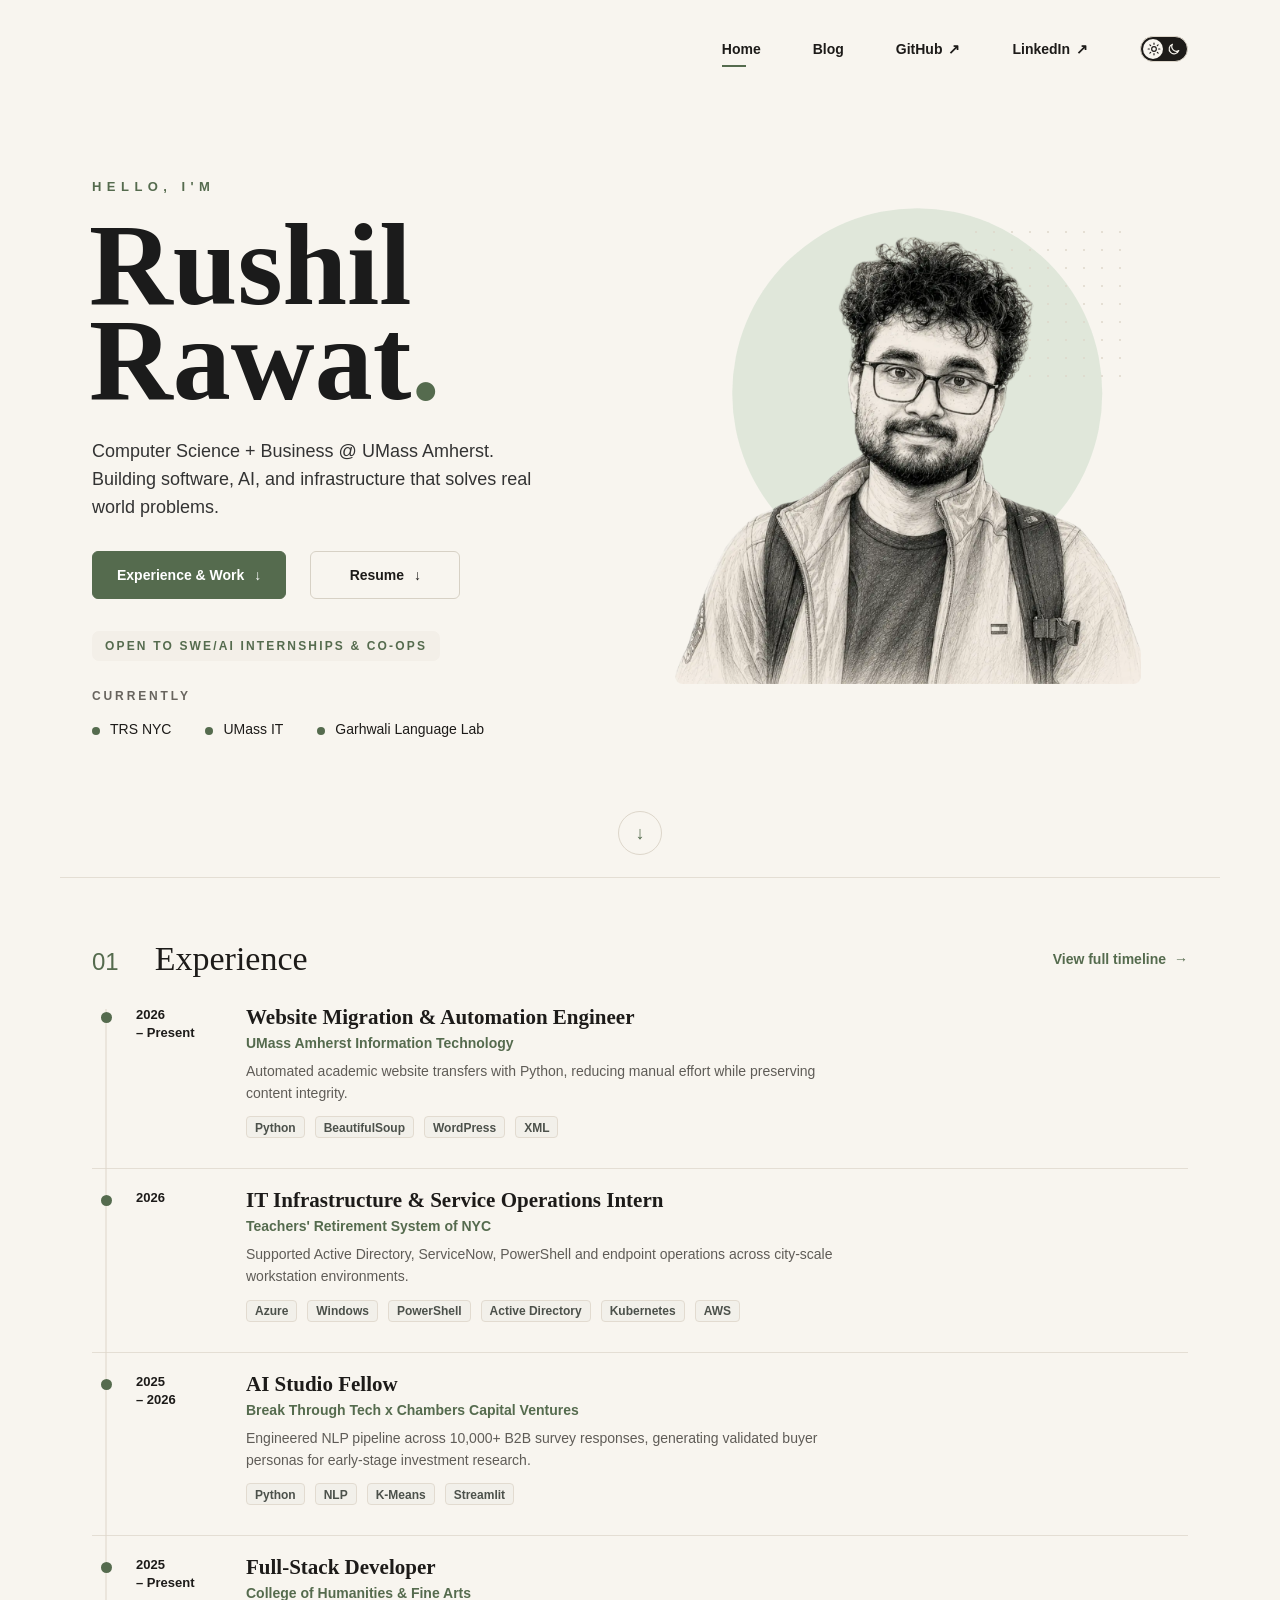
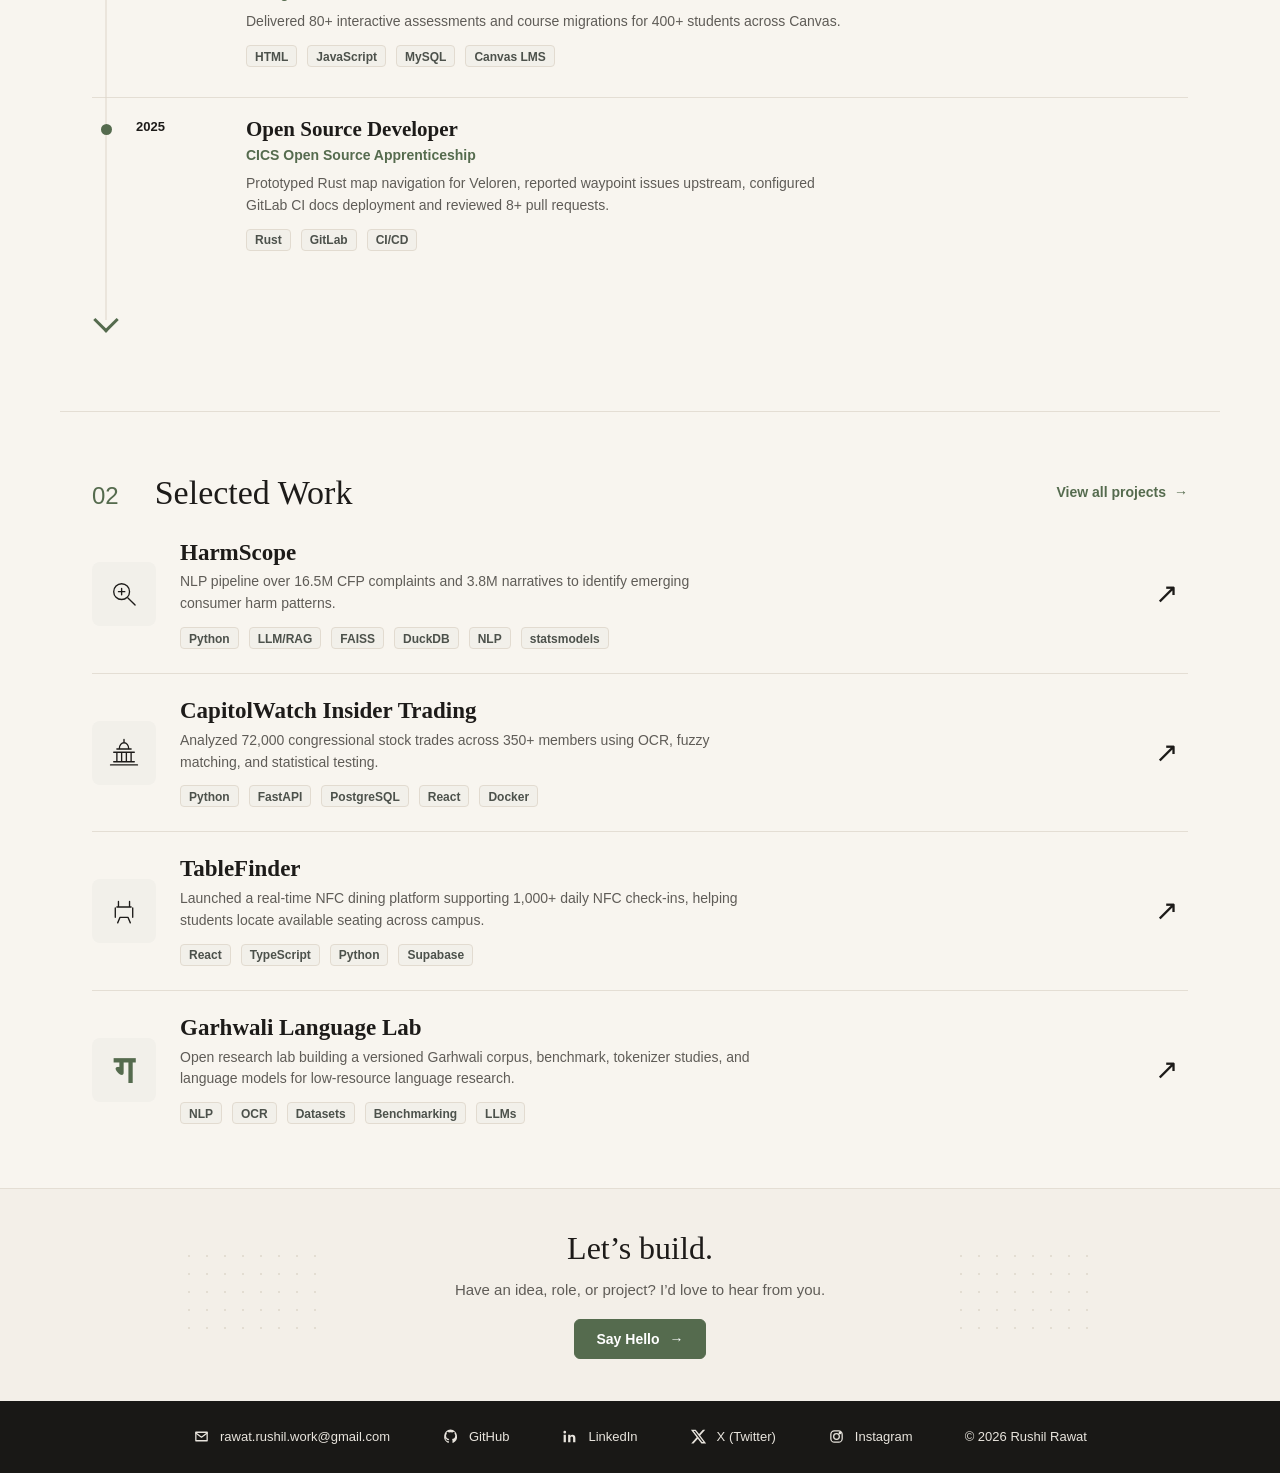
==== index.html @ cd183d21 "Add resume selector and update portfolio experience" ====
<!doctype html>
<html lang="en">
  <head>
    <meta charset="utf-8" />
    <meta name="viewport" content="width=device-width, initial-scale=1" />
    <meta
      name="description"
      content="Rushil Rawat is a UMass Amherst CS student building software, AI tools, and infrastructure for campus and city-scale systems."
    />
    <meta property="og:type" content="website" />
    <meta property="og:title" content="Rushil Rawat" />
    <meta property="og:url" content="https://rushilrawat.com/" />
    <meta
      property="og:description"
      content="UMass Amherst CS student building software, AI tools, and infrastructure for campus and city-scale systems."
    />
    <meta property="og:image" content="https://rushilrawat.com/assets/images/hero-rushil.webp" />
    <title>Rushil Rawat</title>
    <link rel="icon" href="favicon.ico" sizes="any" />
    <link rel="icon" type="image/svg+xml" href="assets/images/icon.svg" />
    <link rel="icon" type="image/png" href="favicon.png" sizes="512x512" />
    <link rel="apple-touch-icon" href="favicon.png" />
    <link rel="canonical" href="https://rushilrawat.com/" />
    <script type="application/ld+json">
      {
        "@context": "https://schema.org",
        "@graph": [
          {
            "@type": "Person",
            "@id": "https://rushilrawat.com/#person",
            "name": "Rushil Rawat",
            "url": "https://rushilrawat.com/",
            "email": "mailto:rawat.rushil.work@gmail.com",
            "affiliation": {
              "@type": "CollegeOrUniversity",
              "name": "University of Massachusetts Amherst"
            },
            "sameAs": [
              "https://github.com/rushilrawat",
              "https://www.linkedin.com/in/rushilrawat"
            ]
          },
          {
            "@type": "WebSite",
            "@id": "https://rushilrawat.com/#website",
            "url": "https://rushilrawat.com/",
            "name": "Rushil Rawat",
            "publisher": {
              "@id": "https://rushilrawat.com/#person"
            }
          }
        ]
      }
    </script>
    <link rel="stylesheet" href="styles.css" />
  </head>
  <body>
    <div class="site-shell">
      <header class="site-header">
        <nav class="site-nav" aria-label="Primary navigation">
          <a class="nav-link active" href="#home">Home</a>
          <a class="nav-link" href="blog.html">Blog</a>
          <a
            class="nav-link external"
            href="https://github.com/rushilrawat"
            target="_blank"
            rel="noopener noreferrer"
          >
            GitHub
            <span aria-hidden="true">&#x2197;&#xfe0e;</span>
          </a>
          <a
            class="nav-link external"
            href="https://www.linkedin.com/in/rushilrawat"
            target="_blank"
            rel="noopener noreferrer"
          >
            LinkedIn
            <span aria-hidden="true">&#x2197;&#xfe0e;</span>
          </a>
          <button class="theme-toggle" type="button" aria-label="Toggle dark mode">
            <span class="theme-icon theme-sun" aria-hidden="true">
              <svg viewBox="0 0 24 24">
                <circle cx="12" cy="12" r="4" />
                <path d="M12 2v2M12 20v2M4.9 4.9l1.4 1.4M17.7 17.7l1.4 1.4M2 12h2M20 12h2M4.9 19.1l1.4-1.4M17.7 6.3l1.4-1.4" />
              </svg>
            </span>
            <span class="theme-icon theme-moon" aria-hidden="true">
              <svg viewBox="0 0 24 24">
                <path d="M20.2 14.7A8 8 0 0 1 9.3 3.8 8.5 8.5 0 1 0 20.2 14.7z" />
              </svg>
            </span>
            <span class="theme-knob" aria-hidden="true"></span>
          </button>
        </nav>
      </header>

      <main>
        <section class="hero page-band" id="home" aria-label="Introduction">
          <div class="hero-copy">
            <p class="eyebrow">Hello, I'm</p>
            <h1>Rushil<br />Rawat<span>.</span></h1>
            <p class="hero-text">
              Computer Science + Business @ UMass Amherst. Building software,
              AI, and infrastructure that solves real world problems.
            </p>

            <div class="hero-actions" aria-label="Primary actions">
              <a class="btn primary" href="#experience">
                Experience &amp; Work
                <span aria-hidden="true">&darr;</span>
              </a>
              <details class="resume-picker">
                <summary class="btn secondary">
                  Resume
                  <span aria-hidden="true">&darr;</span>
                </summary>
                <div class="resume-menu" aria-label="Choose a resume">
                  <a
                    class="resume-option"
                    href="assets/pdf/Rushil_Rawat_AIMLDS.pdf"
                    target="_blank"
                    rel="noopener noreferrer"
                  >
                    <span>AI / ML / DS</span>
                    <span aria-hidden="true">&#x2197;&#xfe0e;</span>
                  </a>
                  <a
                    class="resume-option"
                    href="assets/pdf/Rushil_Rawat_Resume_SWE.pdf"
                    target="_blank"
                    rel="noopener noreferrer"
                  >
                    <span>Software Engineering</span>
                    <span aria-hidden="true">&#x2197;&#xfe0e;</span>
                  </a>
                </div>
              </details>
            </div>

            <p class="availability">
              Open to SWE/AI Internships &amp; Co-ops
            </p>

            <div class="currently" aria-label="Current focus">
              <p>Currently</p>
              <ul>
                <li>TRS NYC</li>
                <li>UMass IT</li>
                <li>Garhwali Language Lab</li>
              </ul>
            </div>
          </div>

          <div class="portrait-wrap" aria-label="Portrait of Rushil Rawat">
            <div class="portrait-dots" aria-hidden="true"></div>
            <div class="portrait-circle" aria-hidden="true"></div>
            <img
              src="assets/images/hero-rushil.webp?v=20260807"
              alt="Rushil Rawat smiling in Times Square"
              width="560"
              height="448"
            />
          </div>

          <a class="scroll-cue" href="#experience" aria-label="Scroll to experience">
            <span aria-hidden="true">&darr;</span>
          </a>
        </section>

        <section class="page-band section-with-rule" id="experience">
          <div class="section-heading">
            <div class="section-title">
              <span>01</span>
              <h2>Experience</h2>
            </div>
            <a class="section-link" href="timeline.html">
              View full timeline
              <span aria-hidden="true">&rarr;</span>
            </a>
          </div>

          <div class="experience-list">
            <article class="experience-item">
              <div class="timeline-dot" aria-hidden="true"></div>
              <p class="date">
                <span>2026</span>
                <span>&ndash; Present</span>
              </p>
              <div class="experience-copy">
                <h3>Website Migration &amp; Automation Engineer</h3>
                <p class="organization">UMass Amherst Information Technology</p>
                <p class="body-copy">
                  Automated academic website transfers with Python, reducing manual
                  effort while preserving content integrity.
                </p>
                <div class="skills" aria-label="Skills">
                  <span>Python</span>
                  <span>BeautifulSoup</span>
                  <span>WordPress</span>
                  <span>XML</span>
                </div>
              </div>
            </article>

            <article class="experience-item">
              <div class="timeline-dot" aria-hidden="true"></div>
              <p class="date">
                <span>2026</span>
              </p>
              <div class="experience-copy">
                <h3>IT Infrastructure &amp; Service Operations Intern</h3>
                <p class="organization">Teachers' Retirement System of NYC</p>
                <p class="body-copy">
                  Supported Active Directory, ServiceNow, PowerShell and endpoint
                  operations across city-scale workstation environments.
                </p>
                <div class="skills" aria-label="Skills">
                  <span>Azure</span>
                  <span>Windows</span>
                  <span>PowerShell</span>
                  <span>Active Directory</span>
                  <span>Kubernetes</span>
                  <span>AWS</span>
                </div>
              </div>
            </article>

            <article class="experience-item">
              <div class="timeline-dot" aria-hidden="true"></div>
              <p class="date">
                <span>2025</span>
                <span>&ndash; 2026</span>
              </p>
              <div class="experience-copy">
                <h3>AI Studio Fellow</h3>
                <p class="organization">Break Through Tech x Chambers Capital Ventures</p>
                <p class="body-copy">
                  Engineered NLP pipeline across 10,000+ B2B survey responses,
                  generating validated buyer personas for early-stage investment
                  research.
                </p>
                <div class="skills" aria-label="Skills">
                  <span>Python</span>
                  <span>NLP</span>
                  <span>K-Means</span>
                  <span>Streamlit</span>
                </div>
              </div>
            </article>

            <article class="experience-item">
              <div class="timeline-dot" aria-hidden="true"></div>
              <p class="date">
                <span>2025</span>
                <span>&ndash; Present</span>
              </p>
              <div class="experience-copy">
                <h3>Full-Stack Developer</h3>
                <p class="organization">College of Humanities &amp; Fine Arts</p>
                <p class="body-copy">
                  Delivered 80+ interactive assessments and course migrations for
                  400+ students across Canvas.
                </p>
                <div class="skills" aria-label="Skills">
                  <span>HTML</span>
                  <span>JavaScript</span>
                  <span>MySQL</span>
                  <span>Canvas LMS</span>
                </div>
              </div>
            </article>

            <article class="experience-item">
              <div class="timeline-dot" aria-hidden="true"></div>
              <p class="date">
                <span>2025</span>
              </p>
              <div class="experience-copy">
                <h3>Open Source Developer</h3>
                <p class="organization">CICS Open Source Apprenticeship</p>
                <p class="body-copy">
                  Prototyped Rust map navigation for Veloren, reported waypoint
                  issues upstream, configured GitLab CI docs deployment and reviewed
                  8+ pull requests.
                </p>
                <div class="skills" aria-label="Skills">
                  <span>Rust</span>
                  <span>GitLab</span>
                  <span>CI/CD</span>
                </div>
              </div>
            </article>

            <a
              class="timeline-more-cue"
              href="timeline.html"
              aria-label="View full experience timeline"
              title="View full timeline"
            >
              <span aria-hidden="true">&rsaquo;</span>
            </a>
          </div>
        </section>

        <section class="page-band section-with-rule" id="selected-work">
          <div class="section-heading">
            <div class="section-title">
              <span>02</span>
              <h2>Selected Work</h2>
            </div>
            <a
              class="section-link"
              href="projects.html"
            >
              View all projects
              <span aria-hidden="true">&rarr;</span>
            </a>
          </div>

          <div class="project-list">
            <article class="project-item">
              <a class="project-icon project-icon-link" href="https://github.com/rushilrawat/HarmScope" target="_blank" rel="noopener noreferrer" aria-label="Open HarmScope">
                <svg viewBox="0 0 48 48"><circle cx="21" cy="21" r="10" /><path d="m29 29 9 9M17 21h8M21 17v8" /></svg>
              </a>
              <a class="project-copy project-copy-link" href="https://github.com/rushilrawat/HarmScope" target="_blank" rel="noopener noreferrer">
                <h3>HarmScope</h3>
                <p>
                  NLP pipeline over 16.5M CFP complaints and 3.8M narratives to identify emerging consumer harm patterns.
                </p>
                <div class="skills" aria-label="Skills">
                  <span>Python</span><span>LLM/RAG</span><span>FAISS</span><span>DuckDB</span><span>NLP</span><span>statsmodels</span>
                </div>
              </a>
              <a class="project-arrow" href="https://github.com/rushilrawat/HarmScope" target="_blank" rel="noopener noreferrer" aria-label="View HarmScope">&#x2197;&#xfe0e;</a>
            </article>

            <article class="project-item">
              <a class="project-icon project-icon-link" href="https://github.com/rushilrawat/CapitolWatch" target="_blank" rel="noopener noreferrer" aria-label="Open CapitolWatch Insider Trading">
                <svg viewBox="0 0 48 48"><path d="M7 39h34M11 35h26M15 35V23M21 35V23M27 35V23M33 35V23M11 23h26M15 19h18M18 19c0-5 3-8 6-8s6 3 6 8M24 7v4" /></svg>
              </a>
              <a class="project-copy project-copy-link" href="https://github.com/rushilrawat/CapitolWatch" target="_blank" rel="noopener noreferrer">
                <h3>CapitolWatch Insider Trading</h3>
                <p>
                  Analyzed 72,000 congressional stock trades across 350+ members using OCR, fuzzy matching, and statistical testing.
                </p>
                <div class="skills" aria-label="Skills">
                  <span>Python</span><span>FastAPI</span><span>PostgreSQL</span><span>React</span><span>Docker</span>
                </div>
              </a>
              <a class="project-arrow" href="https://github.com/rushilrawat/CapitolWatch" target="_blank" rel="noopener noreferrer" aria-label="View CapitolWatch Insider Trading">&#x2197;&#xfe0e;</a>
            </article>

            <article class="project-item">
              <a
                class="project-icon project-icon-link"
                href="https://github.com/rushilrawat?tab=repositories&q=TableFinder"
                target="_blank"
                rel="noopener noreferrer"
                aria-label="Open TableFinder"
              >
                <svg viewBox="0 0 48 48">
                  <path d="M13 20v12M35 20v12M15 19h18M17 12v7M31 12v7M19 32h10M19 32l-3 7M29 32l3 7" />
                </svg>
              </a>
              <a
                class="project-copy project-copy-link"
                href="https://github.com/rushilrawat?tab=repositories&q=TableFinder"
                target="_blank"
                rel="noopener noreferrer"
              >
                <h3>TableFinder</h3>
                <p>
                  Launched a real-time NFC dining platform supporting 1,000+ daily NFC
                  check-ins, helping students locate available seating across campus.
                </p>
                <div class="skills" aria-label="Skills">
                  <span>React</span>
                  <span>TypeScript</span>
                  <span>Python</span>
                  <span>Supabase</span>
                </div>
              </a>
              <a
                class="project-arrow"
                href="https://github.com/rushilrawat?tab=repositories&q=TableFinder"
                target="_blank"
                rel="noopener noreferrer"
                aria-label="View TableFinder"
              >
                &#x2197;&#xfe0e;
              </a>
            </article>

            <article class="project-item">
              <a
                class="project-icon project-icon-link glyph"
                href="https://github.com/rushilrawat/Garhwali-Language-Lab"
                target="_blank"
                rel="noopener noreferrer"
                aria-label="Open Garhwali Language Lab"
              >
                ग
              </a>
              <a
                class="project-copy project-copy-link"
                href="https://github.com/rushilrawat/Garhwali-Language-Lab"
                target="_blank"
                rel="noopener noreferrer"
              >
                <h3>Garhwali Language Lab</h3>
                <p>
                  Open research lab building a versioned Garhwali corpus, benchmark,
                  tokenizer studies, and language models for low-resource language research.
                </p>
                <div class="skills" aria-label="Skills">
                  <span>NLP</span><span>OCR</span><span>Datasets</span><span>Benchmarking</span><span>LLMs</span>
                </div>
              </a>
              <a
                class="project-arrow"
                href="https://github.com/rushilrawat/Garhwali-Language-Lab"
                target="_blank"
                rel="noopener noreferrer"
                aria-label="View Garhwali Language Lab"
              >
                &#x2197;&#xfe0e;
              </a>
            </article>

          </div>
        </section>

        <section class="cta-band" id="blog">
          <div class="dot-field left" aria-hidden="true"></div>
          <div class="cta-copy">
            <h2>Let&rsquo;s build.</h2>
            <p>
              Have an idea, role, or project? I&rsquo;d love to hear from you.
            </p>
            <a class="btn primary compact" href="mailto:rawat.rushil.work@gmail.com">
              Say Hello
              <span aria-hidden="true">&rarr;</span>
            </a>
          </div>
          <div class="dot-field right" aria-hidden="true"></div>
        </section>
      </main>

      <footer class="site-footer">
        <a href="mailto:rawat.rushil.work@gmail.com">
          <svg aria-hidden="true" viewBox="0 0 24 24">
            <path d="M4 6h16v12H4z" />
            <path d="M4 7l8 6 8-6" />
          </svg>
          rawat.rushil.work@gmail.com
        </a>
        <a href="https://github.com/rushilrawat" target="_blank" rel="noopener noreferrer">
          <svg aria-hidden="true" viewBox="0 0 24 24">
            <path d="M12 2a10 10 0 0 0-3.2 19c.5.1.7-.2.7-.5v-2c-2.8.6-3.4-1.2-3.4-1.2-.5-1.1-1.1-1.4-1.1-1.4-.9-.6.1-.6.1-.6 1 0 1.5 1 1.5 1 .9 1.5 2.4 1.1 3 .8.1-.7.4-1.1.7-1.4-2.2-.3-4.6-1.1-4.6-5A3.9 3.9 0 0 1 6.8 8c-.1-.3-.4-1.3.1-2.7 0 0 .9-.3 2.8 1a9.6 9.6 0 0 1 5.1 0c1.9-1.3 2.8-1 2.8-1 .5 1.4.2 2.4.1 2.7a3.9 3.9 0 0 1 1 2.7c0 3.9-2.4 4.7-4.6 5 .4.3.7.9.7 1.8v3c0 .3.2.6.7.5A10 10 0 0 0 12 2z" />
          </svg>
          GitHub
        </a>
        <a href="https://www.linkedin.com/in/rushilrawat" target="_blank" rel="noopener noreferrer">
          <svg aria-hidden="true" viewBox="0 0 24 24">
            <path d="M6.9 9.4H3.7V20h3.2V9.4zM5.3 4a1.9 1.9 0 1 0 0 3.8 1.9 1.9 0 0 0 0-3.8zM20.3 20v-5.8c0-3.1-1.7-4.6-4-4.6a3.4 3.4 0 0 0-3.1 1.7V9.4h-3.1V20h3.2v-5.2c0-1.4.3-2.8 2-2.8s1.8 1.6 1.8 2.9V20h3.2z" />
          </svg>
          LinkedIn
        </a>
        <a href="https://x.com/rushilrawat" target="_blank" rel="noopener noreferrer">
          <svg aria-hidden="true" viewBox="0 0 24 24">
            <path d="M18.2 2.3h3.3l-7.2 8.2 8.5 11.3h-6.7L11 15l-6 6.8H1.7l7.7-8.9L1.3 2.3h6.8l4.7 6.2 5.4-6.2zm-1.1 17.5h1.8L7.1 4.1H5.1l12 15.7z" />
          </svg>
          X (Twitter)
        </a>
        <a href="https://www.instagram.com/rushrushrushil/" target="_blank" rel="noopener noreferrer">
          <svg aria-hidden="true" viewBox="0 0 24 24">
            <rect x="4" y="4" width="16" height="16" rx="5" />
            <circle cx="12" cy="12" r="4" />
            <circle cx="17" cy="7" r="1" />
          </svg>
          Instagram
        </a>
        <p>&copy; 2026 Rushil Rawat</p>
      </footer>
    </div>

    <script src="script.js?v=20260807"></script>
  </body>
</html>
---- styles.css ----
:root {
  color-scheme: light;
  --background: #f8f5ef;
  --alternate: #f3efe8;
  --text: #1d1b19;
  --hero-name: #1b1b1b;
  --subtitle: #333333;
  --body: #5f5c57;
  --secondary: #68645e;
  --metadata: #8d877f;
  --border: #ddd6ca;
  --divider: #e4ded4;
  --accent: #556b4e;
  --accent-hover: #435641;
  --link-hover: #39493a;
  --light-olive: #eef2eb;
  --olive-circle: rgba(220, 230, 215, 0.85);
  --tag-background: #f2f0ea;
  --tag-border: #e2dbd0;
  --tag-text: #4c514b;
  --footer-background: #191816;
  --footer-text: #e8e4dd;
  --font-sans: Inter, "SF Pro Text", "Helvetica Neue", Arial, sans-serif;
  --font-display: "Bodoni 72", Didot, "Iowan Old Style", Georgia, serif;
  --site-width: 1160px;
  --home-section-gap: 64px;
  --timeline-axis: 14px;
}

.dark {
  color-scheme: dark;
  --background: #171715;
  --alternate: #1f1e1c;
  --text: #f3efe8;
  --hero-name: #f3efe8;
  --subtitle: #f3efe8;
  --body: #bdb7ae;
  --secondary: #bdb7ae;
  --metadata: #958f86;
  --border: #393733;
  --divider: #393733;
  --accent: #a5c39d;
  --accent-hover: #b8d2b0;
  --link-hover: #c7dfc0;
  --light-olive: #263020;
  --olive-circle: rgba(74, 92, 68, 0.85);
  --tag-background: #262520;
  --tag-border: #393733;
  --tag-text: #d2cdc4;
  --footer-background: #11100f;
  --footer-text: #e8e4dd;
}

* {
  box-sizing: border-box;
}

html {
  scroll-behavior: smooth;
}

body {
  margin: 0;
  background: var(--background);
  color: var(--text);
  font-family: var(--font-sans);
  line-height: 1.5;
  text-rendering: optimizeLegibility;
  -webkit-font-smoothing: antialiased;
}

a {
  color: inherit;
}

img,
svg {
  display: block;
}

.site-shell {
  min-height: 100vh;
  overflow-x: hidden;
}

.site-header {
  max-width: var(--site-width);
  margin: 0 auto;
  padding: 32px 32px 0;
}

.site-nav {
  display: flex;
  justify-content: flex-end;
  align-items: center;
  gap: 52px;
  min-height: 34px;
  color: var(--text);
}

.nav-link {
  position: relative;
  display: inline-flex;
  align-items: center;
  gap: 6px;
  min-height: 34px;
  text-decoration: none;
  font-size: 14px;
  font-weight: 600;
  line-height: 1;
  transition: color 160ms ease;
}

.nav-link:hover {
  color: var(--accent);
}

.nav-link.active::after {
  position: absolute;
  left: 0;
  bottom: -1px;
  width: 24px;
  height: 2px;
  background: var(--accent);
  content: "";
}

.theme-toggle {
  position: relative;
  width: 48px;
  height: 26px;
  border: 1px solid var(--border);
  border-radius: 999px;
  background: var(--text);
  padding: 0;
  cursor: pointer;
}

.theme-icon {
  position: absolute;
  top: 50%;
  z-index: 2;
  display: grid;
  place-items: center;
  width: 14px;
  height: 14px;
  color: var(--background);
  transform: translateY(-50%);
}

.theme-icon svg {
  width: 14px;
  height: 14px;
  fill: none;
  stroke: currentColor;
  stroke-linecap: round;
  stroke-linejoin: round;
  stroke-width: 2;
}

.theme-sun {
  left: 6px;
  color: var(--text);
}

.theme-moon {
  right: 6px;
}

.theme-knob {
  position: absolute;
  top: 2px;
  left: 2px;
  z-index: 1;
  width: 20px;
  height: 20px;
  border-radius: 50%;
  background: var(--background);
  transition: transform 180ms ease;
}

.dark .theme-knob {
  transform: translateX(22px);
}

.dark .theme-sun {
  color: var(--background);
}

.dark .theme-moon {
  color: var(--text);
}

.page-band {
  max-width: var(--site-width);
  margin: 0 auto;
  padding-right: 32px;
  padding-left: 32px;
}

.hero {
  position: relative;
  display: grid;
  grid-template-columns: minmax(0, 0.88fr) minmax(520px, 1.12fr);
  align-items: center;
  gap: 96px;
  min-height: max(780px, calc(100svh - 88px));
  padding-top: 56px;
  padding-bottom: 82px;
  border-bottom: 1px solid var(--divider);
}

.eyebrow {
  margin: 0 0 22px;
  color: var(--accent);
  font-size: 13px;
  font-weight: 700;
  letter-spacing: 0.42em;
  text-transform: uppercase;
}

.hero h1 {
  margin: 0;
  color: var(--hero-name);
  font-family: var(--font-display);
  font-size: 116px;
  font-weight: 700;
  line-height: 0.82;
  letter-spacing: 0;
  transform: translateX(-0.025em);
}

.hero h1 span {
  color: var(--accent);
}

.hero-text {
  max-width: 454px;
  margin: 28px 0 0;
  color: var(--subtitle);
  font-size: 18px;
  line-height: 1.56;
}

.hero-actions {
  display: flex;
  flex-wrap: wrap;
  gap: 24px;
  margin-top: 30px;
}

.btn {
  display: inline-flex;
  align-items: center;
  justify-content: center;
  gap: 10px;
  min-width: 150px;
  min-height: 48px;
  border-radius: 6px;
  padding: 0 24px;
  text-decoration: none;
  font-size: 14px;
  font-weight: 700;
  line-height: 1;
  transition:
    background 160ms ease,
    border-color 160ms ease,
    color 160ms ease,
    transform 160ms ease;
}

.btn:hover {
  transform: translateY(-1px);
}

.btn.primary {
  border: 1px solid var(--accent);
  background: var(--accent);
  color: #ffffff;
}

.btn.primary:hover {
  border-color: var(--accent-hover);
  background: var(--accent-hover);
}

.btn.secondary {
  border: 1px solid #d7d1c5;
  background: transparent;
  color: var(--text);
}

.btn.secondary:hover {
  background: var(--alternate);
}

.resume-picker {
  position: relative;
  min-width: 150px;
}

.resume-picker summary {
  width: 100%;
  cursor: pointer;
  list-style: none;
}

.resume-picker summary::-webkit-details-marker {
  display: none;
}

.resume-picker[open] summary span {
  transform: rotate(180deg);
}

.resume-picker summary span {
  transition: transform 160ms ease;
}

.resume-menu {
  position: absolute;
  z-index: 10;
  top: calc(100% + 10px);
  right: 0;
  width: 244px;
  overflow: hidden;
  border: 1px solid var(--divider);
  border-radius: 6px;
  background: var(--background);
  box-shadow: 0 12px 30px rgba(29, 27, 25, 0.12);
}

.resume-option {
  display: flex;
  align-items: center;
  justify-content: space-between;
  gap: 16px;
  min-height: 50px;
  padding: 10px 14px;
  color: var(--text);
  text-decoration: none;
  font-size: 13px;
  font-weight: 700;
  line-height: 1.25;
}

.resume-option + .resume-option {
  border-top: 1px solid var(--divider);
}

a.resume-option:hover {
  background: var(--alternate);
  color: var(--accent);
}

.btn.compact {
  min-width: 132px;
  min-height: 40px;
  padding: 0 18px;
}

.availability {
  display: inline-flex;
  margin: 32px 0 0;
  border-radius: 7px;
  background: var(--alternate);
  color: var(--accent);
  padding: 8px 13px;
  font-size: 12px;
  font-weight: 800;
  letter-spacing: 0.18em;
  line-height: 1.2;
  text-transform: uppercase;
  white-space: nowrap;
}

.currently {
  margin-top: 26px;
}

.currently p {
  margin: 0 0 14px;
  color: var(--secondary);
  font-size: 12px;
  font-weight: 800;
  letter-spacing: 0.24em;
  text-transform: uppercase;
}

.currently ul {
  display: flex;
  flex-wrap: wrap;
  gap: 24px 34px;
  margin: 0;
  padding: 0;
  list-style: none;
}

.currently li {
  position: relative;
  padding-left: 18px;
  color: var(--text);
  font-size: 14px;
}

.currently li::before {
  position: absolute;
  top: 0.58em;
  left: 0;
  width: 8px;
  height: 8px;
  border-radius: 50%;
  background: var(--accent);
  content: "";
}

.portrait-wrap {
  position: relative;
  width: min(100%, clamp(316px, 36.45vw, 494px));
  aspect-ratio: 1;
  justify-self: center;
  isolation: isolate;
  transform: translateY(-28px);
}

.portrait-circle {
  position: absolute;
  top: 42%;
  left: 52%;
  z-index: 0;
  width: 79.2%;
  aspect-ratio: 1;
  border-radius: 50%;
  background: var(--olive-circle);
  transform: translate(-50%, -50%);
}

.portrait-dots,
.dot-field {
  background-image: radial-gradient(var(--border) 1px, transparent 1px);
  background-size: 18px 18px;
}

.portrait-dots {
  position: absolute;
  z-index: 1;
  top: 26px;
  right: 18px;
  width: 156px;
  height: 164px;
  opacity: 0.72;
}

.portrait-wrap img {
  position: absolute;
  z-index: 2;
  inset: 0;
  width: 100%;
  height: 100%;
  border-radius: 8px;
  object-fit: contain;
  object-position: center;
  filter: none;
  transform: translateY(20px);
}

.scroll-cue {
  position: absolute;
  right: 50%;
  bottom: 22px;
  display: grid;
  place-items: center;
  width: 44px;
  height: 44px;
  border: 1px solid var(--border);
  border-radius: 50%;
  color: var(--accent);
  text-decoration: none;
  font-size: 18px;
  line-height: 1;
  transform: translateX(50%);
  transition:
    background 160ms ease,
    border-color 160ms ease,
    transform 160ms ease;
}

.scroll-cue:hover {
  border-color: var(--accent);
  background: var(--light-olive);
  transform: translate(50%, 2px);
}

.section-with-rule {
  margin-top: var(--home-section-gap);
  padding-top: var(--home-section-gap);
  border-top: 1px solid var(--divider);
}

#experience.section-with-rule {
  margin-top: 0;
  border-top: 0;
}

#experience .experience-item:last-child {
  padding-bottom: 0;
}

#selected-work .project-item:last-child {
  min-height: 0;
  padding-bottom: 0;
  border-bottom: 0;
}

.section-heading {
  display: flex;
  align-items: center;
  justify-content: space-between;
  gap: 24px;
  margin-bottom: 30px;
}

.section-title {
  display: flex;
  align-items: baseline;
  gap: 36px;
}

.section-title span {
  color: var(--accent);
  font-size: 24px;
  line-height: 1;
}

.section-title h2 {
  margin: 0;
  color: var(--text);
  font-family: var(--font-display);
  font-size: 34px;
  font-weight: 500;
  line-height: 1;
  letter-spacing: 0;
}

.section-link {
  display: inline-flex;
  align-items: center;
  gap: 8px;
  color: var(--accent);
  text-decoration: none;
  font-size: 14px;
  font-weight: 700;
  transition: color 160ms ease;
}

.section-link:hover {
  color: var(--link-hover);
}

.experience-list {
  position: relative;
}

.experience-list::before {
  position: absolute;
  top: 3px;
  bottom: 23px;
  left: var(--timeline-axis);
  width: 1px;
  background: var(--border);
  transform: translateX(-50%);
  content: "";
}

#experience .experience-list::before {
  bottom: 27px;
}

.experience-item {
  display: grid;
  grid-template-columns: 44px 110px minmax(0, 1fr);
  gap: 0;
  padding: 0 0 30px;
}

.experience-item + .experience-item {
  padding-top: 20px;
  border-top: 1px solid var(--divider);
}

.timeline-dot {
  position: relative;
  z-index: 1;
  width: 11px;
  height: 11px;
  margin-top: 6px;
  margin-left: calc(var(--timeline-axis) - 5.5px);
  border-radius: 50%;
  background: var(--accent);
}

.timeline-more-cue {
  position: relative;
  z-index: 2;
  display: grid;
  place-items: center;
  width: 44px;
  height: 44px;
  margin: 22px 0 0 calc(var(--timeline-axis) - 22px);
  color: var(--accent);
  text-decoration: none;
  transition:
    color 160ms ease,
    transform 160ms ease;
}

.timeline-more-cue:hover {
  color: var(--accent-hover);
  transform: translateY(2px);
}

.timeline-more-cue:focus-visible {
  outline: 2px solid var(--accent);
  outline-offset: 2px;
}

.timeline-more-cue span {
  width: 18px;
  height: 18px;
  border-right: 3px solid currentColor;
  border-bottom: 3px solid currentColor;
  font-size: 0;
  transform: translateY(-5px) rotate(45deg);
}

.date {
  margin: 0;
  color: var(--text);
  font-size: 13px;
  font-weight: 700;
  line-height: 1.35;
}

.date span {
  display: block;
}

.experience-copy h3,
.project-copy h3 {
  margin: 0;
  color: var(--text);
  font-family: var(--font-display);
  font-weight: 600;
  letter-spacing: 0;
}

.experience-copy h3 {
  font-size: 21px;
  line-height: 1.14;
}

.organization {
  margin: 4px 0 8px;
  color: var(--accent);
  font-size: 14px;
  font-weight: 600;
  line-height: 1.35;
}

.body-copy,
.project-copy p {
  color: var(--body);
  font-size: 14px;
  line-height: 1.56;
}

.body-copy {
  max-width: 610px;
  margin: 0;
}

.skills {
  display: flex;
  flex-wrap: wrap;
  gap: 8px 10px;
  margin-top: 12px;
}

.skills span {
  display: inline-flex;
  align-items: center;
  min-height: 22px;
  border: 1px solid var(--tag-border);
  border-radius: 4px;
  background: var(--tag-background);
  color: var(--tag-text);
  padding: 3px 8px 2px;
  font-size: 12px;
  font-weight: 600;
  line-height: 1;
}

.project-list {
  margin-top: 2px;
}

.project-item {
  display: grid;
  grid-template-columns: 64px minmax(0, 1fr) 36px;
  align-items: center;
  gap: 24px;
  min-height: 120px;
  padding: 0 0 24px;
  border-bottom: 1px solid var(--divider);
}

.archive-project-list .project-item-harmscope {
  order: -2;
}

.archive-project-list .project-item-capitolwatch {
  order: -1;
}

.project-item + .project-item {
  padding-top: 24px;
}

.project-icon {
  display: grid;
  place-items: center;
  width: 64px;
  height: 64px;
  border-radius: 8px;
  background: var(--tag-background);
  color: var(--accent);
}

.project-icon svg {
  width: 38px;
  height: 38px;
  fill: none;
  stroke: currentColor;
  stroke-width: 1.7;
  stroke-linecap: round;
  stroke-linejoin: round;
}

.project-icon.glyph {
  color: var(--accent);
  font-family: var(--font-display);
  font-size: 38px;
  font-weight: 700;
  line-height: 1;
}

.project-copy h3 {
  margin: 0;
  font-size: 23px;
  line-height: 1.12;
}

.project-copy p {
  max-width: 570px;
  margin: 6px 0 0;
}

.project-icon-link,
.project-copy-link {
  color: inherit;
  text-decoration: none;
}

.project-copy-link {
  display: block;
}

.project-copy-link:hover h3,
.project-copy-link:focus-visible h3,
.project-icon-link:hover,
.project-icon-link:focus-visible {
  color: var(--accent);
}

.project-arrow {
  display: grid;
  place-items: center;
  width: 44px;
  height: 44px;
  justify-self: end;
  color: var(--text);
  text-decoration: none;
  font-size: 28px;
  font-weight: 300;
  line-height: 1;
  transition:
    color 160ms ease,
    transform 160ms ease;
}

.project-arrow:hover {
  color: var(--accent);
  transform: translateX(3px);
}

.cta-band {
  position: relative;
  display: grid;
  grid-template-columns: 1fr minmax(280px, 560px) 1fr;
  align-items: center;
  gap: 32px;
  margin-top: var(--home-section-gap);
  padding: 42px 32px;
  border-top: 1px solid var(--divider);
  background: var(--alternate);
  text-align: center;
}

.cta-copy h2 {
  margin: 0;
  color: var(--text);
  font-family: var(--font-display);
  font-size: 32px;
  font-weight: 500;
  line-height: 1.12;
  letter-spacing: 0;
}

.cta-copy p {
  max-width: 460px;
  margin: 12px auto 18px;
  color: var(--body);
  font-size: 15px;
  line-height: 1.45;
}

.dot-field {
  width: 148px;
  height: 96px;
  opacity: 0.72;
}

.dot-field.left {
  justify-self: end;
}

.dot-field.right {
  justify-self: start;
}

.site-footer {
  display: flex;
  align-items: center;
  justify-content: center;
  gap: 52px;
  min-height: 72px;
  padding: 22px 32px;
  background: var(--footer-background);
  color: var(--footer-text);
}

.site-footer a,
.site-footer p {
  margin: 0;
  color: var(--footer-text);
  font-size: 13px;
  text-decoration: none;
}

.site-footer a {
  display: inline-flex;
  align-items: center;
  gap: 10px;
  transition: color 160ms ease;
}

.site-footer a:hover {
  color: var(--accent);
}

.site-footer svg {
  width: 17px;
  height: 17px;
  fill: none;
  stroke: currentColor;
  stroke-linecap: round;
  stroke-linejoin: round;
  stroke-width: 1.8;
}

.site-footer a:nth-of-type(2) svg,
.site-footer a:nth-of-type(3) svg,
.site-footer a:nth-of-type(4) svg {
  fill: currentColor;
  stroke: none;
}

.archive-hero {
  display: grid;
  grid-template-columns: minmax(0, 1fr) minmax(220px, 340px);
  align-items: end;
  gap: 80px;
  padding-top: 78px;
  padding-bottom: 46px;
  border-bottom: 1px solid var(--divider);
}

.archive-hero-copy {
  display: grid;
  justify-items: start;
}

.archive-hero .article-back {
  margin-bottom: 40px;
}

.archive-hero h1 {
  margin: 0;
  color: var(--hero-name);
  font-family: var(--font-display);
  font-size: 132px;
  font-weight: 700;
  line-height: 0.82;
  letter-spacing: 0;
}

.archive-hero h1 span {
  color: var(--accent);
}

.archive-hero-copy > p:not(.article-kicker) {
  max-width: 560px;
  margin: 28px 0 0;
  color: var(--body);
  font-size: 18px;
  line-height: 1.55;
}

.archive-stats {
  display: grid;
  gap: 0;
  margin: 0;
  border-top: 1px solid var(--divider);
}

.archive-stats div {
  display: grid;
  gap: 4px;
  border-bottom: 1px solid var(--divider);
  padding: 14px 0;
}

.archive-stats dt,
.archive-stats dd {
  margin: 0;
}

.archive-stats dt {
  color: var(--text);
  font-family: var(--font-display);
  font-size: 25px;
  font-weight: 600;
  line-height: 1;
}

.archive-stats dd,
.archive-label {
  color: var(--accent);
  font-size: 11px;
  font-weight: 800;
  letter-spacing: 0.14em;
  line-height: 1.2;
  text-transform: uppercase;
}

.archive-section {
  padding-top: 46px;
  padding-bottom: 88px;
}

.archive-label {
  max-width: none;
  margin: 0 0 8px;
}

.timeline-entry-type {
  margin: 0 0 6px;
  color: var(--accent);
  font-size: 10px;
  font-weight: 800;
  letter-spacing: 0.14em;
  line-height: 1.2;
  text-transform: uppercase;
}

.blog-hero {
  display: grid;
  grid-template-columns: minmax(0, 1fr) minmax(320px, 380px);
  align-items: end;
  gap: 80px;
  padding-top: 78px;
  padding-bottom: 46px;
}

.blog-hero h1 {
  margin: 0;
  color: var(--hero-name);
  font-family: var(--font-display);
  font-size: 132px;
  font-weight: 700;
  line-height: 0.82;
  letter-spacing: 0;
}

.blog-hero h1 span {
  color: var(--accent);
}

.blog-hero p {
  max-width: 430px;
  margin: 28px 0 0;
  color: var(--body);
  font-size: 18px;
  line-height: 1.55;
}

.blog-stats {
  display: flex;
  flex-wrap: wrap;
  gap: 14px 24px;
  margin: 28px 0 0;
  color: var(--accent);
}

.blog-stats div {
  display: inline-flex;
  align-items: center;
  gap: 8px;
}

.blog-stats div + div::before {
  color: var(--metadata);
  content: ".";
}

.blog-stats dt,
.blog-stats dd {
  margin: 0;
  font-size: 12px;
  font-weight: 800;
  letter-spacing: 0.18em;
  line-height: 1.2;
  text-transform: uppercase;
}

.blog-search {
  position: relative;
  display: flex;
  align-items: center;
  width: 100%;
}

.blog-search svg {
  position: absolute;
  left: 18px;
  width: 19px;
  height: 19px;
  fill: none;
  stroke: var(--metadata);
  stroke-linecap: round;
  stroke-linejoin: round;
  stroke-width: 2;
  pointer-events: none;
}

.blog-search-input {
  width: 100%;
  min-height: 50px;
  border: 1px solid var(--border);
  border-radius: 8px;
  background: transparent;
  color: var(--text);
  padding: 0 18px 0 50px;
  font: inherit;
  font-size: 15px;
  outline: none;
  transition:
    border-color 160ms ease,
    background 160ms ease,
    box-shadow 160ms ease;
}

.blog-search-input::placeholder {
  color: var(--metadata);
}

.blog-search-input:focus {
  border-color: var(--accent);
  background: color-mix(in srgb, var(--alternate) 42%, transparent);
  box-shadow: 0 0 0 3px color-mix(in srgb, var(--accent) 14%, transparent);
}

.blog-index {
  padding-bottom: 78px;
}

.blog-page {
  position: relative;
}

.blog-coming-soon {
  position: absolute;
  inset: 0;
  z-index: 2;
  display: grid;
  place-items: center;
  background: color-mix(in srgb, var(--background) 70%, transparent);
  pointer-events: none;
}

.blog-coming-soon p {
  margin: 0;
  color: var(--hero-name);
  font-family: var(--font-display);
  font-size: clamp(76px, 12vw, 188px);
  font-weight: 600;
  line-height: 0.82;
  letter-spacing: 0;
  text-align: center;
}

.blog-coming-soon span {
  color: var(--accent);
}

.blog-list {
  border-top: 1px solid var(--divider);
}

.blog-row {
  display: grid;
  grid-template-columns: 190px minmax(0, 1fr) 124px 34px;
  align-items: center;
  gap: 48px;
  min-height: 136px;
  border-bottom: 1px solid var(--divider);
  padding: 28px 0;
}

.blog-row[hidden] {
  display: none;
}

.blog-date {
  align-self: start;
  color: var(--text);
}

.blog-date time,
.featured-label {
  display: block;
  font-size: 12px;
  font-weight: 800;
  letter-spacing: 0.16em;
  line-height: 1.5;
  text-transform: uppercase;
}

.featured-label {
  margin-bottom: 14px;
  color: var(--accent);
}

.blog-date span:not(.featured-label) {
  display: block;
  margin-top: 4px;
  color: var(--metadata);
  font-size: 18px;
  line-height: 1;
}

.blog-post-link {
  display: block;
  max-width: 650px;
  color: inherit;
  text-decoration: none;
}

.blog-post-link h2 {
  margin: 0;
  color: var(--text);
  font-family: var(--font-display);
  font-size: 25px;
  font-weight: 600;
  line-height: 1.14;
  letter-spacing: 0;
}

.blog-post-link p {
  max-width: 520px;
  margin: 8px 0 12px;
  color: var(--body);
  font-size: 14px;
  line-height: 1.48;
}

.article-tag {
  display: inline-flex;
  align-items: center;
  min-height: 23px;
  border-radius: 5px;
  background: var(--light-olive);
  color: var(--accent);
  padding: 4px 8px 3px;
  font-size: 11px;
  font-weight: 800;
  letter-spacing: 0.12em;
  line-height: 1;
  text-transform: uppercase;
}

.read-time {
  justify-self: end;
  margin: 0;
  color: var(--text);
  font-size: 12px;
  font-weight: 800;
  letter-spacing: 0.16em;
  text-transform: uppercase;
  white-space: nowrap;
}

.blog-arrow {
  display: grid;
  place-items: center;
  width: 44px;
  height: 44px;
  justify-self: end;
  color: var(--text);
  text-decoration: none;
  font-size: 28px;
  font-weight: 300;
  line-height: 1;
  transition:
    color 160ms ease,
    transform 160ms ease;
}

.blog-row:hover .blog-post-link h2,
.blog-row:hover .blog-arrow {
  color: var(--accent);
}

.blog-row:hover .blog-arrow {
  transform: translateX(3px);
}

.blog-empty {
  margin: 34px 0 0;
  color: var(--body);
  font-size: 15px;
  text-align: center;
}

.blog-pagination {
  display: flex;
  justify-content: center;
  gap: 10px;
  margin-top: 30px;
}

.blog-pagination[hidden] {
  display: none;
}

.page-button {
  min-width: 44px;
  min-height: 44px;
  border: 1px solid var(--border);
  border-radius: 999px;
  background: transparent;
  color: var(--text);
  font: inherit;
  font-size: 13px;
  font-weight: 800;
  cursor: pointer;
  transition:
    background 160ms ease,
    border-color 160ms ease,
    color 160ms ease;
}

.page-button:hover,
.page-button[aria-current="page"] {
  border-color: var(--accent);
  background: var(--accent);
  color: #ffffff;
}

.end-marker {
  margin: 34px 0 0;
  color: var(--accent);
  font-size: 12px;
  font-weight: 800;
  letter-spacing: 0.18em;
  text-align: center;
  text-transform: uppercase;
}

.article-page {
  max-width: 880px;
  padding-top: 54px;
  padding-bottom: 88px;
}

.not-found {
  display: grid;
  grid-template-columns: minmax(0, 0.9fr) minmax(320px, 1.1fr);
  align-items: center;
  gap: clamp(32px, 7vw, 96px);
  min-height: calc(100svh - 160px);
}

.not-found-copy {
  display: flex;
  flex-direction: column;
  align-items: flex-start;
}

.not-found h1 {
  margin: 0;
  color: var(--hero-name);
  font-family: var(--font-display);
  font-size: 116px;
  font-weight: 700;
  line-height: 0.82;
}

.not-found h1 span {
  color: var(--accent);
}

.not-found .article-dek {
  margin-top: 24px;
}

.not-found-fact {
  max-width: 360px;
  margin: 34px 0 30px;
  padding: 16px 0 0 18px;
  border-left: 2px solid var(--accent);
}

.not-found-fact-label {
  display: block;
  color: var(--accent);
  font-size: 11px;
  font-weight: 800;
  letter-spacing: 0.16em;
  text-transform: uppercase;
}

.not-found-fact p {
  margin: 9px 0 0;
  color: var(--text);
  font-family: var(--font-display);
  font-size: 24px;
  line-height: 1.12;
}

.not-found-art {
  display: grid;
  align-items: center;
  min-width: 0;
}

.not-found-art img {
  display: block;
  width: 100%;
  height: auto;
  mix-blend-mode: darken;
  opacity: 0.82;
}

.article-back {
  display: inline-flex;
  align-items: center;
  gap: 10px;
  color: var(--accent);
  text-decoration: none;
  font-size: 14px;
  font-weight: 700;
  transition: color 160ms ease;
}

.article-back:hover {
  color: var(--link-hover);
}

.article-header {
  margin-top: 40px;
  padding-bottom: 34px;
  border-bottom: 1px solid var(--divider);
}

.article-kicker {
  margin: 0 0 16px;
  color: var(--accent);
  font-size: 12px;
  font-weight: 800;
  letter-spacing: 0.16em;
  text-transform: uppercase;
}

.article-header h1 {
  max-width: 760px;
  margin: 0;
  color: var(--text);
  font-family: var(--font-display);
  font-size: 58px;
  font-weight: 600;
  line-height: 0.96;
  letter-spacing: 0;
}

.article-dek {
  max-width: 660px;
  margin: 26px 0 0;
  color: var(--body);
  font-size: 19px;
  line-height: 1.58;
}

.article-meta {
  display: flex;
  flex-wrap: wrap;
  gap: 14px 22px;
  margin-top: 28px;
}

.article-meta span {
  display: inline-flex;
  align-items: center;
  gap: 8px;
  color: var(--accent);
  font-size: 12px;
  font-weight: 800;
  letter-spacing: 0.16em;
  text-transform: uppercase;
}

.article-meta span + span::before {
  color: var(--metadata);
  content: ".";
}

.article-body {
  max-width: 720px;
  padding-top: 34px;
}

.article-body p,
.article-body blockquote,
.article-list {
  margin: 0 0 22px;
  color: var(--body);
  font-size: 18px;
  line-height: 1.84;
}

.article-body h2 {
  margin: 44px 0 16px;
  color: var(--text);
  font-family: var(--font-display);
  font-size: 35px;
  font-weight: 600;
  line-height: 1.04;
  letter-spacing: 0;
}

.article-body blockquote {
  margin: 34px 0;
  border-left: 2px solid var(--accent);
  color: var(--text);
  padding-left: 22px;
  font-family: var(--font-display);
  font-size: 28px;
  line-height: 1.3;
}

.article-list {
  padding-left: 24px;
}

.article-list li + li {
  margin-top: 8px;
}

.article-callout {
  margin: 34px 0;
  border: 1px solid var(--border);
  border-radius: 8px;
  background: var(--alternate);
  padding: 18px 20px;
}

.article-callout-label {
  display: block;
  margin-bottom: 8px;
  color: var(--accent);
  font-size: 12px;
  font-weight: 800;
  letter-spacing: 0.16em;
  text-transform: uppercase;
}

.article-callout p {
  margin: 0;
}

.article-code {
  overflow-x: auto;
  margin: 34px 0;
  border: 1px solid var(--border);
  border-radius: 8px;
  background: var(--alternate);
  color: var(--text);
  padding: 18px 20px;
  font-family: "SFMono-Regular", Consolas, "Liberation Mono", monospace;
  font-size: 14px;
  line-height: 1.7;
}

.article-figure {
  margin: 36px 0;
}

.article-figure img {
  width: min(100%, 520px);
  border: 1px solid var(--divider);
  border-radius: 8px;
  background: var(--alternate);
}

.article-figure figcaption {
  max-width: 520px;
  margin-top: 10px;
  color: var(--metadata);
  font-size: 13px;
  line-height: 1.5;
}

.article-post-nav {
  display: grid;
  grid-template-columns: repeat(2, minmax(0, 1fr));
  gap: 18px;
  margin-top: 54px;
  border-top: 1px solid var(--divider);
  padding-top: 28px;
}

.article-nav-card {
  min-height: 112px;
  border: 1px solid var(--border);
  border-radius: 8px;
  padding: 18px;
  color: var(--text);
  text-decoration: none;
  transition:
    background 160ms ease,
    border-color 160ms ease,
    color 160ms ease;
}

.article-nav-card:nth-child(1) {
  text-align: left;
}

.article-nav-card:nth-child(2) {
  text-align: right;
}

.article-nav-card:hover {
  border-color: var(--accent);
  background: var(--alternate);
  color: var(--accent);
}

.article-nav-card[aria-disabled="true"] {
  color: var(--metadata);
  pointer-events: none;
}

.article-nav-card strong {
  display: block;
  margin-top: 10px;
  font-family: var(--font-display);
  font-size: 24px;
  font-weight: 600;
  line-height: 1.12;
}

.article-footer-label {
  margin: 0;
  color: var(--accent);
  font-size: 12px;
  font-weight: 800;
  letter-spacing: 0.16em;
  text-transform: uppercase;
}

@media (max-width: 1100px) {
  .site-nav {
    gap: clamp(24px, 4vw, 36px);
  }

  .hero {
    --hero-portrait-size: clamp(112px, 36.45vw, 494px);
    grid-template-columns: minmax(0, 1fr) var(--hero-portrait-size);
    align-items: center;
    gap: 22px clamp(22px, 3vw, 32px);
    min-height: max(760px, calc(100svh - 86px));
    padding-top: 58px;
    padding-bottom: 92px;
  }

  .hero-copy {
    display: block;
    grid-column: 1;
    grid-row: 1;
    align-self: center;
  }

  .eyebrow {
    grid-column: auto;
  }

  .hero h1 {
    grid-column: auto;
    font-size: clamp(88px, calc(5vw + 52px), 116px);
  }

  .hero-text {
    max-width: 620px;
    margin-top: 4px;
  }

  .hero-actions {
    gap: 14px;
    margin-top: 12px;
  }

  .btn {
    min-width: 140px;
    padding: 0 18px;
  }

  .resume-picker {
    min-width: 140px;
  }

  .portrait-wrap {
    grid-column: 2;
    grid-row: 1;
    justify-self: end;
    align-self: center;
    width: var(--hero-portrait-size);
    transform: translateY(-28px);
  }

  .portrait-dots {
    top: 8px;
    right: 0;
    width: 122px;
    height: 132px;
  }

  .portrait-wrap img {
    width: 100%;
    height: 100%;
  }

  .experience-item {
    grid-template-columns: 34px 92px minmax(0, 1fr);
  }

  .site-footer {
    flex-wrap: wrap;
    gap: 18px 34px;
  }

  .blog-hero {
    grid-template-columns: 1fr;
    gap: 32px;
    padding-top: 64px;
  }

  .archive-hero {
    grid-template-columns: 1fr;
    gap: 32px;
    padding-top: 64px;
  }

  .archive-stats {
    grid-template-columns: repeat(3, minmax(0, 1fr));
    gap: 18px;
    border-top: 0;
  }

  .timeline-stats {
    grid-template-columns: repeat(3, minmax(0, 1fr));
  }

  .archive-stats div {
    border-top: 1px solid var(--divider);
  }

  .blog-search {
    max-width: 520px;
  }

  .blog-row {
    grid-template-columns: 140px minmax(0, 1fr) 92px 28px;
    gap: 28px;
  }

  .article-header h1 {
    font-size: 48px;
  }
}

@media (max-width: 720px) {
  .site-header,
  .page-band {
    padding-right: 22px;
    padding-left: 22px;
  }

  .site-header {
    padding-top: 22px;
  }

  .site-nav {
    justify-content: flex-start;
    gap: clamp(10px, 3vw, 18px);
    overflow-x: auto;
    padding-bottom: 4px;
    scrollbar-width: none;
  }

  .site-nav::-webkit-scrollbar {
    display: none;
  }

  .nav-link {
    font-size: 13px;
  }

  .hero {
    grid-template-columns: minmax(0, 1fr) var(--hero-portrait-size);
    align-items: center;
    gap: 14px clamp(22px, 4vw, 32px);
    min-height: max(620px, calc(100svh - 72px));
    padding-top: 42px;
    padding-bottom: 82px;
  }

  .eyebrow {
    font-size: 12px;
    letter-spacing: 0.32em;
  }

  .hero h1 {
    font-size: clamp(68px, calc(3.5vw + 52px), 82px);
  }

  .hero-text {
    grid-column: 1 / -1;
    max-width: 36rem;
    margin-top: 8px;
    font-size: 15px;
    line-height: 1.52;
  }

  .hero-actions {
    grid-column: 1 / -1;
    flex-wrap: nowrap;
    gap: 12px;
    margin-top: 14px;
  }

  .btn {
    flex: 1 1 0;
    min-width: 136px;
    padding: 0 18px;
  }

  .resume-picker {
    flex: 1 1 0;
    min-width: 136px;
  }

  .hero-actions > .btn,
  .hero-actions > .resume-picker {
    flex: 0 0 calc(50% - 6px);
  }

  .availability {
    grid-column: 1 / -1;
    margin-top: 18px;
    font-size: 11px;
    letter-spacing: 0.12em;
    white-space: normal;
  }

  .currently {
    grid-column: 1 / -1;
    margin-top: 20px;
  }

  .currently ul {
    gap: 12px 18px;
  }

  .portrait-wrap {
    justify-self: end;
    width: var(--hero-portrait-size);
    transform: translateY(-24px);
  }

  .portrait-dots {
    display: none;
  }

  .portrait-wrap img {
    width: 100%;
    height: 100%;
  }

  .scroll-cue {
    bottom: 20px;
  }

  .section-with-rule,
  .cta-band {
    margin-top: var(--home-section-gap);
  }

  .section-heading {
    align-items: flex-start;
    flex-direction: column;
    gap: 14px;
  }

  .section-title {
    gap: 22px;
  }

  .section-title h2 {
    font-size: 32px;
  }

  :root {
    --timeline-axis: 6px;
  }

  .experience-item {
    grid-template-columns: 28px minmax(0, 1fr);
    padding-bottom: 28px;
  }

  .date {
    display: flex;
    grid-column: 2;
    gap: 6px;
    margin-bottom: 6px;
  }

  .experience-copy {
    grid-column: 2;
  }

  .experience-copy h3 {
    font-size: 20px;
  }

  .project-item {
    grid-template-columns: 56px minmax(0, 1fr) 24px;
    gap: 16px;
  }

  .project-icon {
    width: 56px;
    height: 56px;
  }

  .project-icon svg {
    width: 34px;
    height: 34px;
  }

  .project-icon.glyph {
    font-size: 34px;
  }

  .project-copy h3 {
    font-size: 21px;
  }

  .project-arrow {
    font-size: 24px;
  }

  .cta-band {
    grid-template-columns: 1fr;
    padding: 42px 22px;
  }

  .dot-field {
    display: none;
  }

  .site-footer {
    align-items: flex-start;
    flex-direction: column;
    gap: 14px;
    padding: 28px 22px;
  }

  .blog-hero {
    padding-top: 52px;
    padding-bottom: 36px;
  }

  .archive-hero {
    padding-top: 52px;
    padding-bottom: 36px;
  }

  .blog-hero h1 {
    font-size: 78px;
  }

  .archive-hero h1 {
    font-size: 78px;
  }

  .blog-hero p {
    font-size: 17px;
  }

  .archive-hero-copy > p:not(.article-kicker) {
    font-size: 17px;
  }

  .blog-stats {
    gap: 10px 16px;
  }

  .archive-stats {
    grid-template-columns: 1fr;
    gap: 0;
    border-top: 1px solid var(--divider);
  }

  .archive-stats div {
    border-top: 0;
  }

  .blog-row {
    grid-template-columns: 1fr 28px;
    gap: 16px;
    min-height: 0;
    padding: 26px 0;
  }

  .blog-date,
  .blog-post-link,
  .read-time {
    grid-column: 1;
  }

  .blog-date {
    display: flex;
    flex-wrap: wrap;
    gap: 7px 12px;
  }

  .featured-label {
    width: 100%;
    margin-bottom: 0;
  }

  .blog-date span:not(.featured-label) {
    margin-top: 0;
  }

  .blog-post-link h2 {
    font-size: 23px;
  }

  .read-time {
    justify-self: start;
  }

  .blog-arrow {
    grid-column: 2;
    grid-row: 2 / span 2;
    align-self: center;
    font-size: 24px;
  }

  .article-page {
    padding-top: 42px;
    padding-bottom: 72px;
  }

  .not-found h1 {
    font-size: 78px;
  }

  .not-found {
    grid-template-columns: 1fr;
    gap: 42px;
    min-height: auto;
  }

  .not-found-art {
    order: -1;
  }

  .not-found-fact p {
    font-size: 21px;
  }

  .article-header {
    margin-top: 28px;
  }

  .article-header h1 {
    font-size: 42px;
  }

  .article-dek {
    font-size: 17px;
  }

  .article-body p,
  .article-body blockquote {
    font-size: 17px;
  }

  .article-body h2 {
    font-size: 30px;
  }

  .article-body blockquote {
    font-size: 24px;
    padding-left: 18px;
  }

  .article-post-nav {
    grid-template-columns: 1fr;
  }
}

@media (max-width: 440px) {
  .site-header {
    padding-top: 16px;
  }

  .site-nav {
    justify-content: space-between;
    gap: 8px;
    overflow-x: visible;
    min-height: 30px;
    padding-bottom: 0;
  }

  .nav-link {
    gap: 4px;
    min-height: 30px;
    font-size: 12px;
  }

  .nav-link.external span {
    font-size: 15px;
  }

  .nav-link.active::after {
    width: 20px;
    bottom: -2px;
  }

  .theme-toggle {
    flex: 0 0 auto;
    width: 42px;
    height: 24px;
  }

  .theme-icon,
  .theme-icon svg {
    width: 12px;
    height: 12px;
  }

  .theme-sun {
    left: 5px;
  }

  .theme-moon {
    right: 5px;
  }

  .theme-knob {
    width: 18px;
    height: 18px;
  }

  .dark .theme-knob {
    transform: translateX(18px);
  }

  .hero h1 {
    grid-column: 1;
    grid-row: 2;
    align-self: end;
    font-size: 50px;
    transform: translateX(-0.025em);
  }

  .hero {
    align-content: center;
    --hero-portrait-size: clamp(84px, 25vw, 128px);
    grid-template-columns: minmax(0, 1fr) var(--hero-portrait-size);
    gap: 14px 10px;
    min-height: max(610px, calc(100svh - 58px));
  }

  .hero-copy {
    display: contents;
  }

  .eyebrow {
    grid-column: 1 / -1;
    grid-row: 1;
  }

  .hero-text {
    grid-column: 1 / -1;
    grid-row: 3;
    margin-top: 12px;
    font-size: 14px;
  }

  .hero-actions {
    grid-column: 1 / -1;
    grid-row: 4;
    width: 100%;
  }

  .availability {
    grid-column: 1 / -1;
    grid-row: 5;
  }

  .currently {
    grid-column: 1 / -1;
    grid-row: 6;
  }

  .portrait-wrap {
    grid-column: 2;
    grid-row: 2;
    align-self: end;
    transform: translateY(0);
  }

  .btn {
    flex: 1 1 0;
    min-width: 0;
    padding: 0 12px;
    font-size: 13px;
  }

  .resume-picker {
    min-width: 0;
  }

  .portrait-wrap img {
    width: 100%;
    height: 100%;
  }

  .project-item {
    align-items: start;
    grid-template-columns: 56px minmax(0, 1fr);
  }

  .project-arrow {
    grid-column: 2;
    justify-self: start;
    margin-top: -8px;
  }

  .blog-hero h1 {
    font-size: 64px;
  }

  .archive-hero h1 {
    font-size: 64px;
  }

  .blog-stats div {
    width: 100%;
  }

  .blog-stats div + div::before {
    content: none;
  }

  .article-header h1 {
    font-size: 36px;
  }

  .article-body h2 {
    font-size: 27px;
  }
}
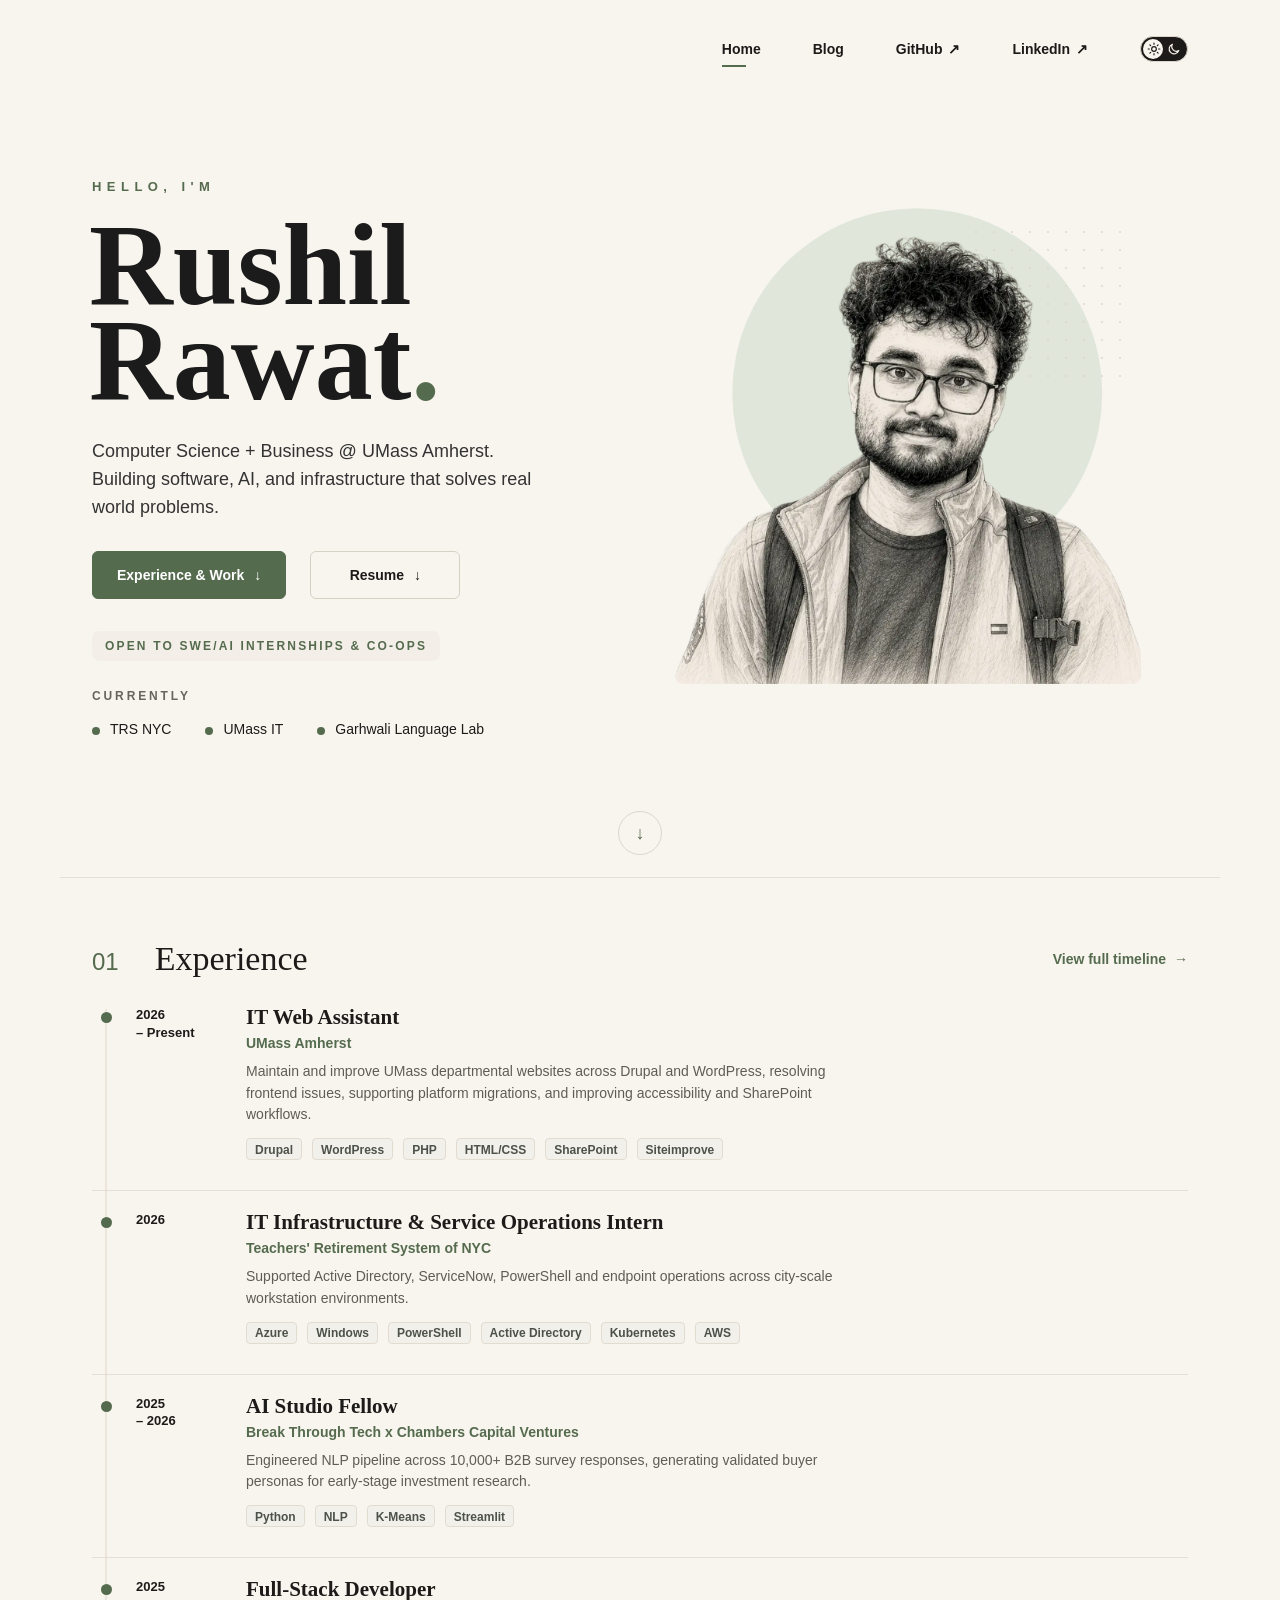
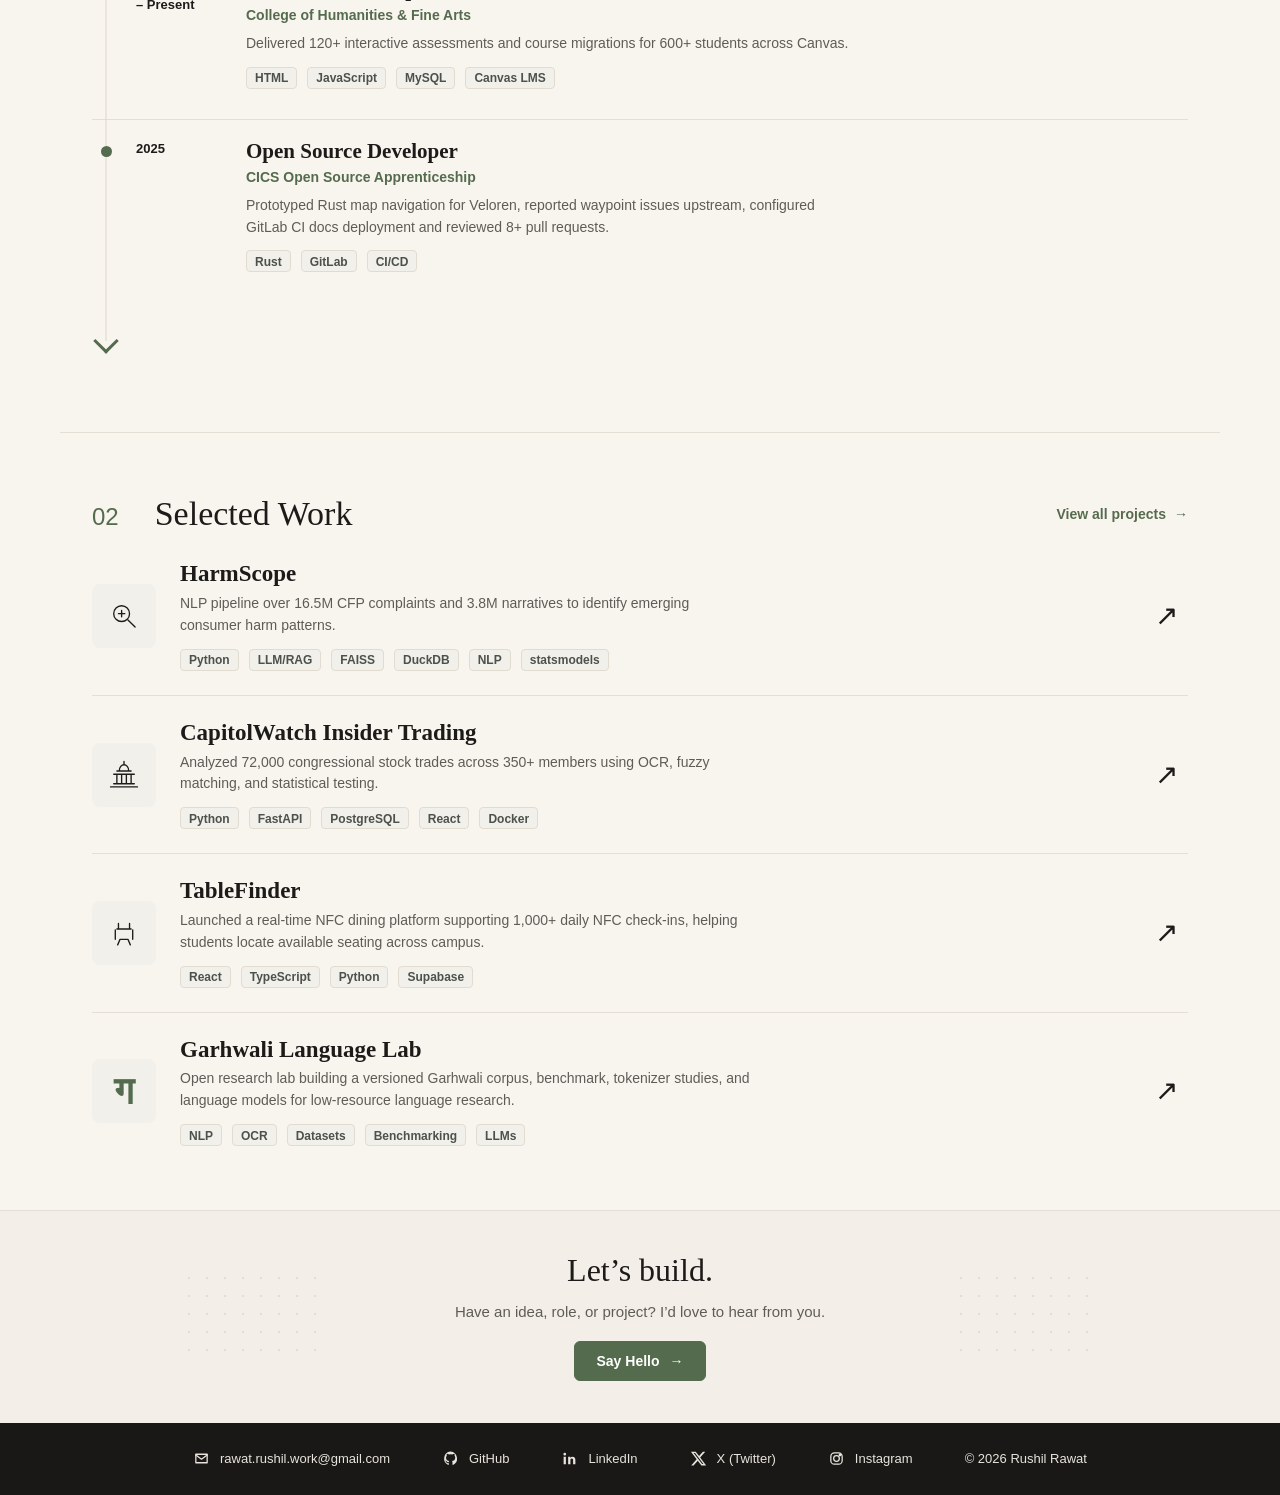
==== commit 9d02d509: "Update UMass experience and timeline details" ====
--- a/index.html
+++ b/index.html
@@ -188,17 +188,20 @@
                 <span>&ndash; Present</span>
               </p>
               <div class="experience-copy">
-                <h3>Website Migration &amp; Automation Engineer</h3>
-                <p class="organization">UMass Amherst Information Technology</p>
+                <h3>IT Web Assistant</h3>
+                <p class="organization">UMass Amherst</p>
                 <p class="body-copy">
-                  Automated academic website transfers with Python, reducing manual
-                  effort while preserving content integrity.
-                </p>
-                <div class="skills" aria-label="Skills">
-                  <span>Python</span>
-                  <span>BeautifulSoup</span>
+                  Maintain and improve UMass departmental websites across Drupal and
+                  WordPress, resolving frontend issues, supporting platform migrations,
+                  and improving accessibility and SharePoint workflows.
+                </p>
+                <div class="skills" aria-label="Skills">
+                  <span>Drupal</span>
                   <span>WordPress</span>
-                  <span>XML</span>
+                  <span>PHP</span>
+                  <span>HTML/CSS</span>
+                  <span>SharePoint</span>
+                  <span>Siteimprove</span>
                 </div>
               </div>
             </article>
@@ -259,8 +262,8 @@
                 <h3>Full-Stack Developer</h3>
                 <p class="organization">College of Humanities &amp; Fine Arts</p>
                 <p class="body-copy">
-                  Delivered 80+ interactive assessments and course migrations for
-                  400+ students across Canvas.
+                  Delivered 120+ interactive assessments and course migrations for
+                  600+ students across Canvas.
                 </p>
                 <div class="skills" aria-label="Skills">
                   <span>HTML</span>
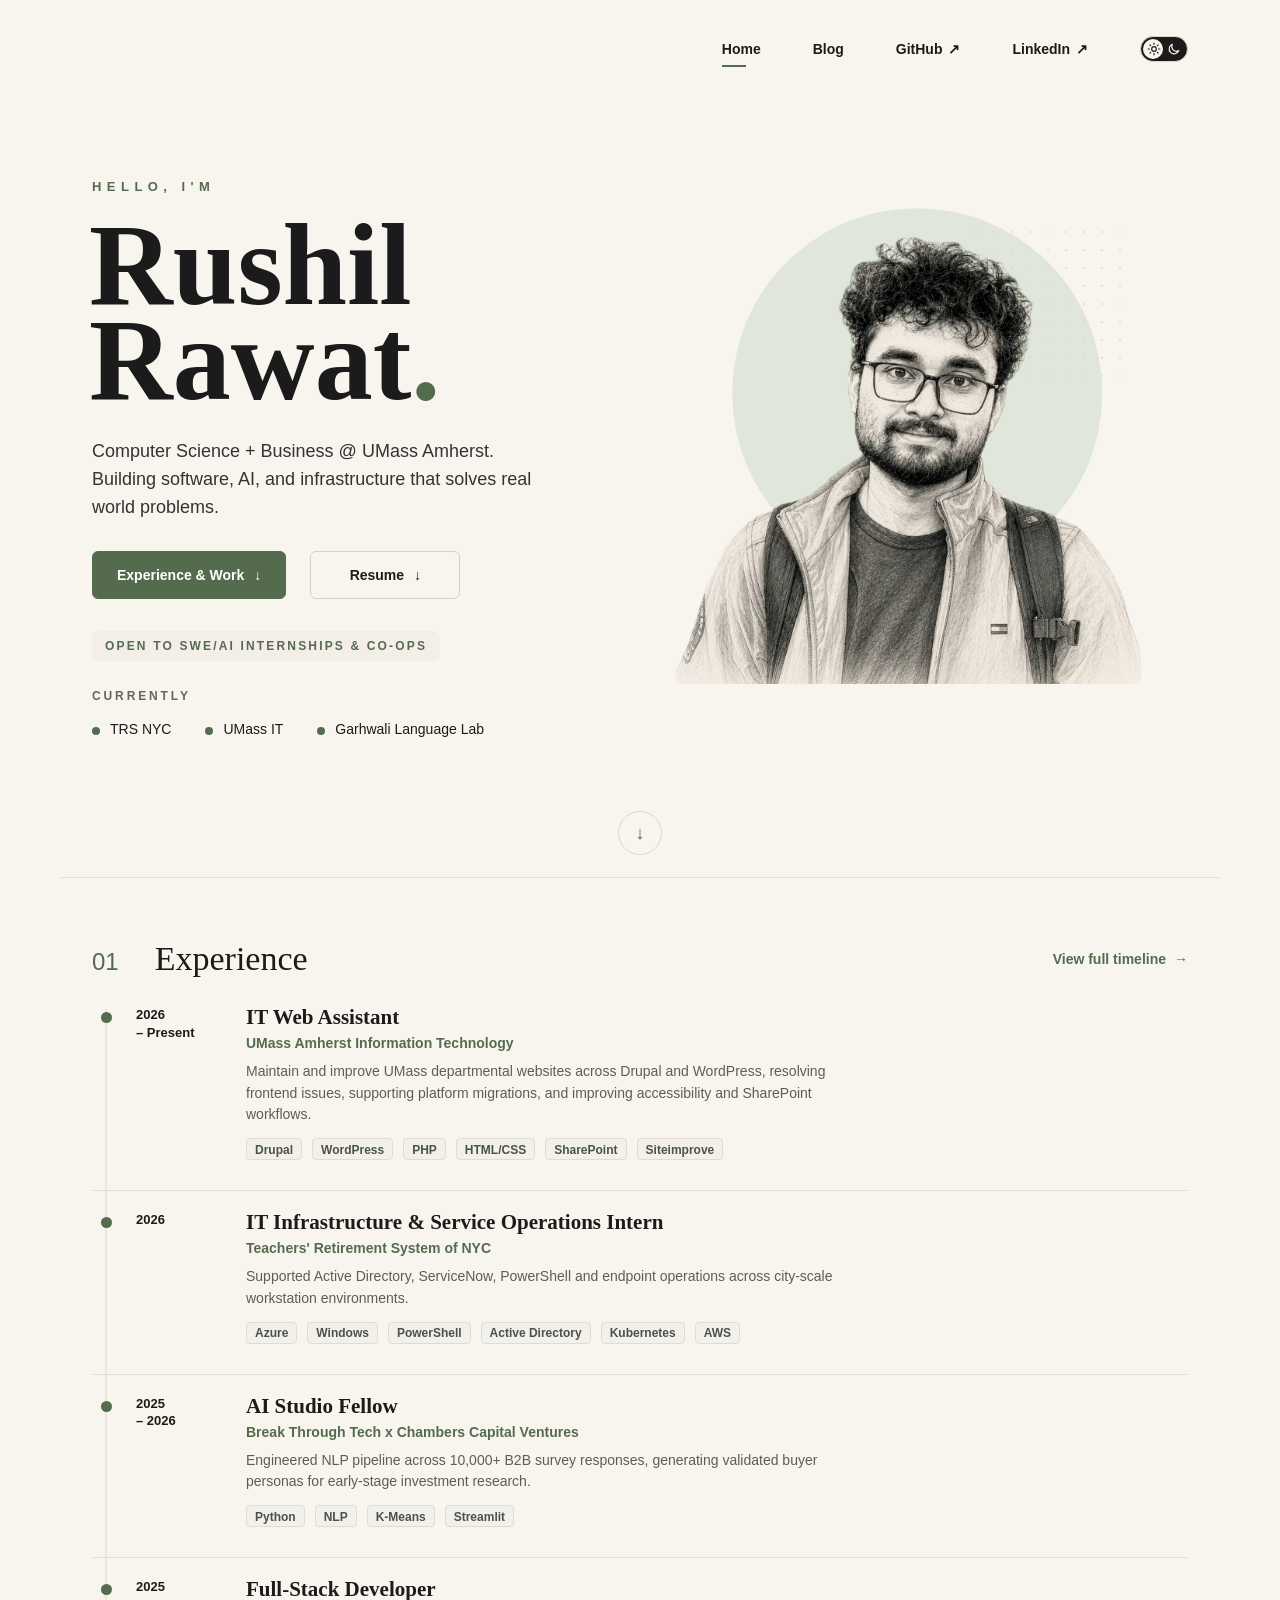
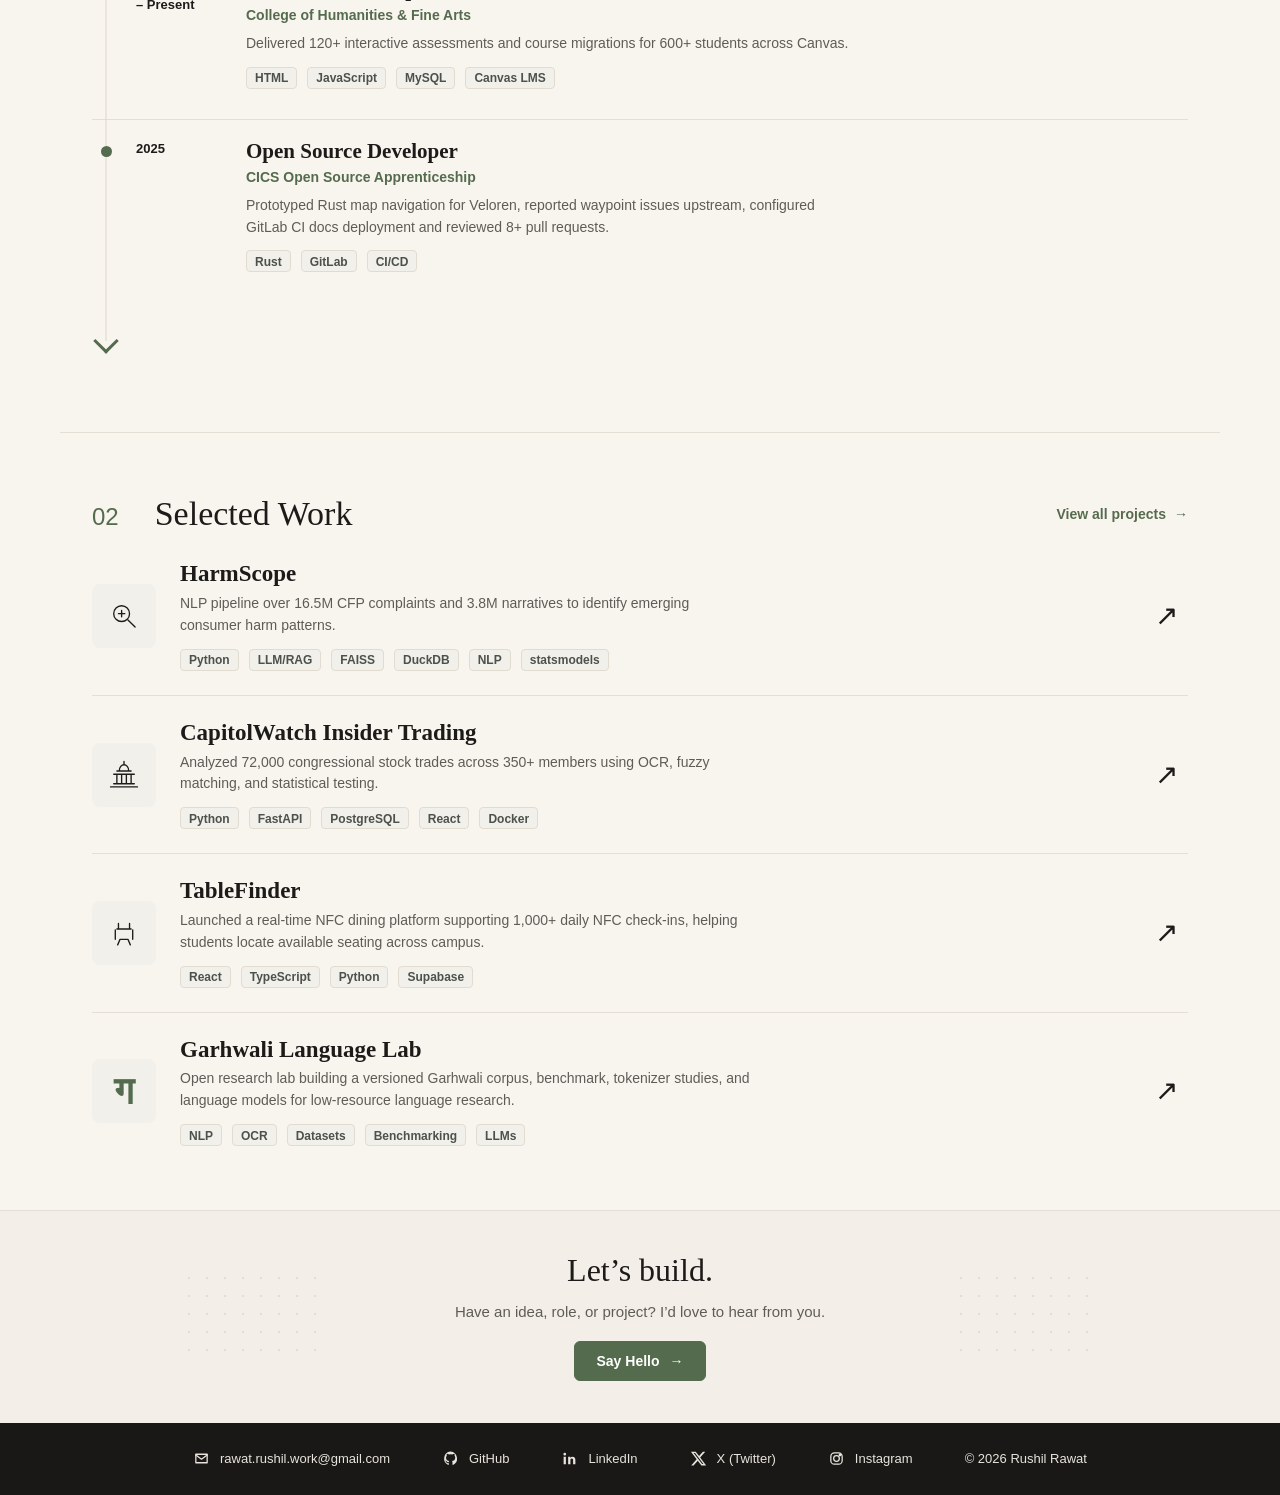
==== commit 8eca9e0a: "Clarify IT Web Assistant organization name" ====
--- a/index.html
+++ b/index.html
@@ -189,7 +189,7 @@
               </p>
               <div class="experience-copy">
                 <h3>IT Web Assistant</h3>
-                <p class="organization">UMass Amherst</p>
+                <p class="organization">UMass Amherst Information Technology</p>
                 <p class="body-copy">
                   Maintain and improve UMass departmental websites across Drupal and
                   WordPress, resolving frontend issues, supporting platform migrations,
--- a/styles.css
+++ b/styles.css
@@ -243,6 +243,7 @@
 }
 
 .hero-actions {
+  position: relative;
   display: flex;
   flex-wrap: wrap;
   gap: 24px;
@@ -320,9 +321,9 @@
 .resume-menu {
   position: absolute;
   z-index: 10;
-  top: calc(100% + 10px);
-  right: 0;
-  width: 244px;
+  top: 0;
+  left: calc(100% + 12px);
+  width: 176px;
   overflow: hidden;
   border: 1px solid var(--divider);
   border-radius: 6px;
@@ -1789,6 +1790,10 @@
     margin-top: 14px;
   }
 
+  .hero-actions:has(.resume-picker[open]) {
+    padding-bottom: 112px;
+  }
+
   .btn {
     flex: 1 1 0;
     min-width: 136px;
@@ -1796,8 +1801,15 @@
   }
 
   .resume-picker {
+    position: static;
     flex: 1 1 0;
     min-width: 136px;
+  }
+
+  .resume-menu {
+    top: 58px;
+    left: 0;
+    width: 244px;
   }
 
   .hero-actions > .btn,
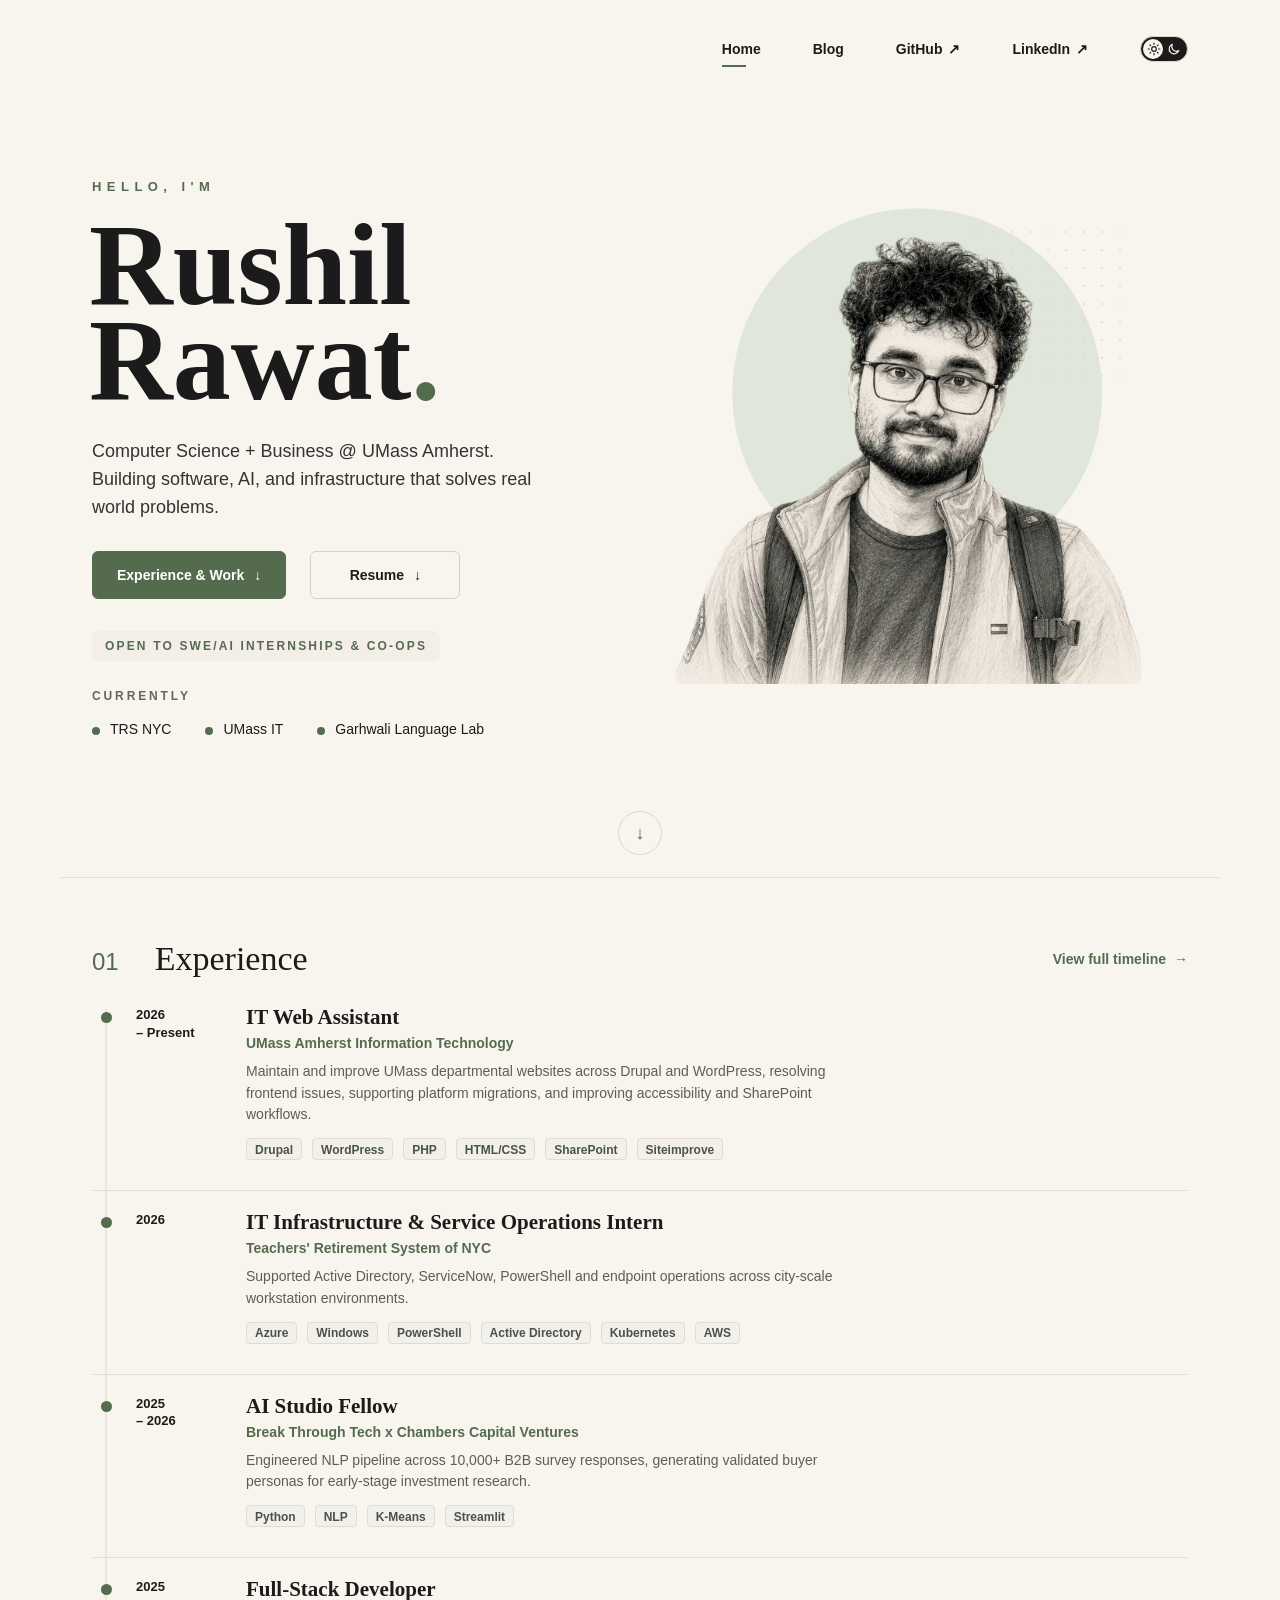
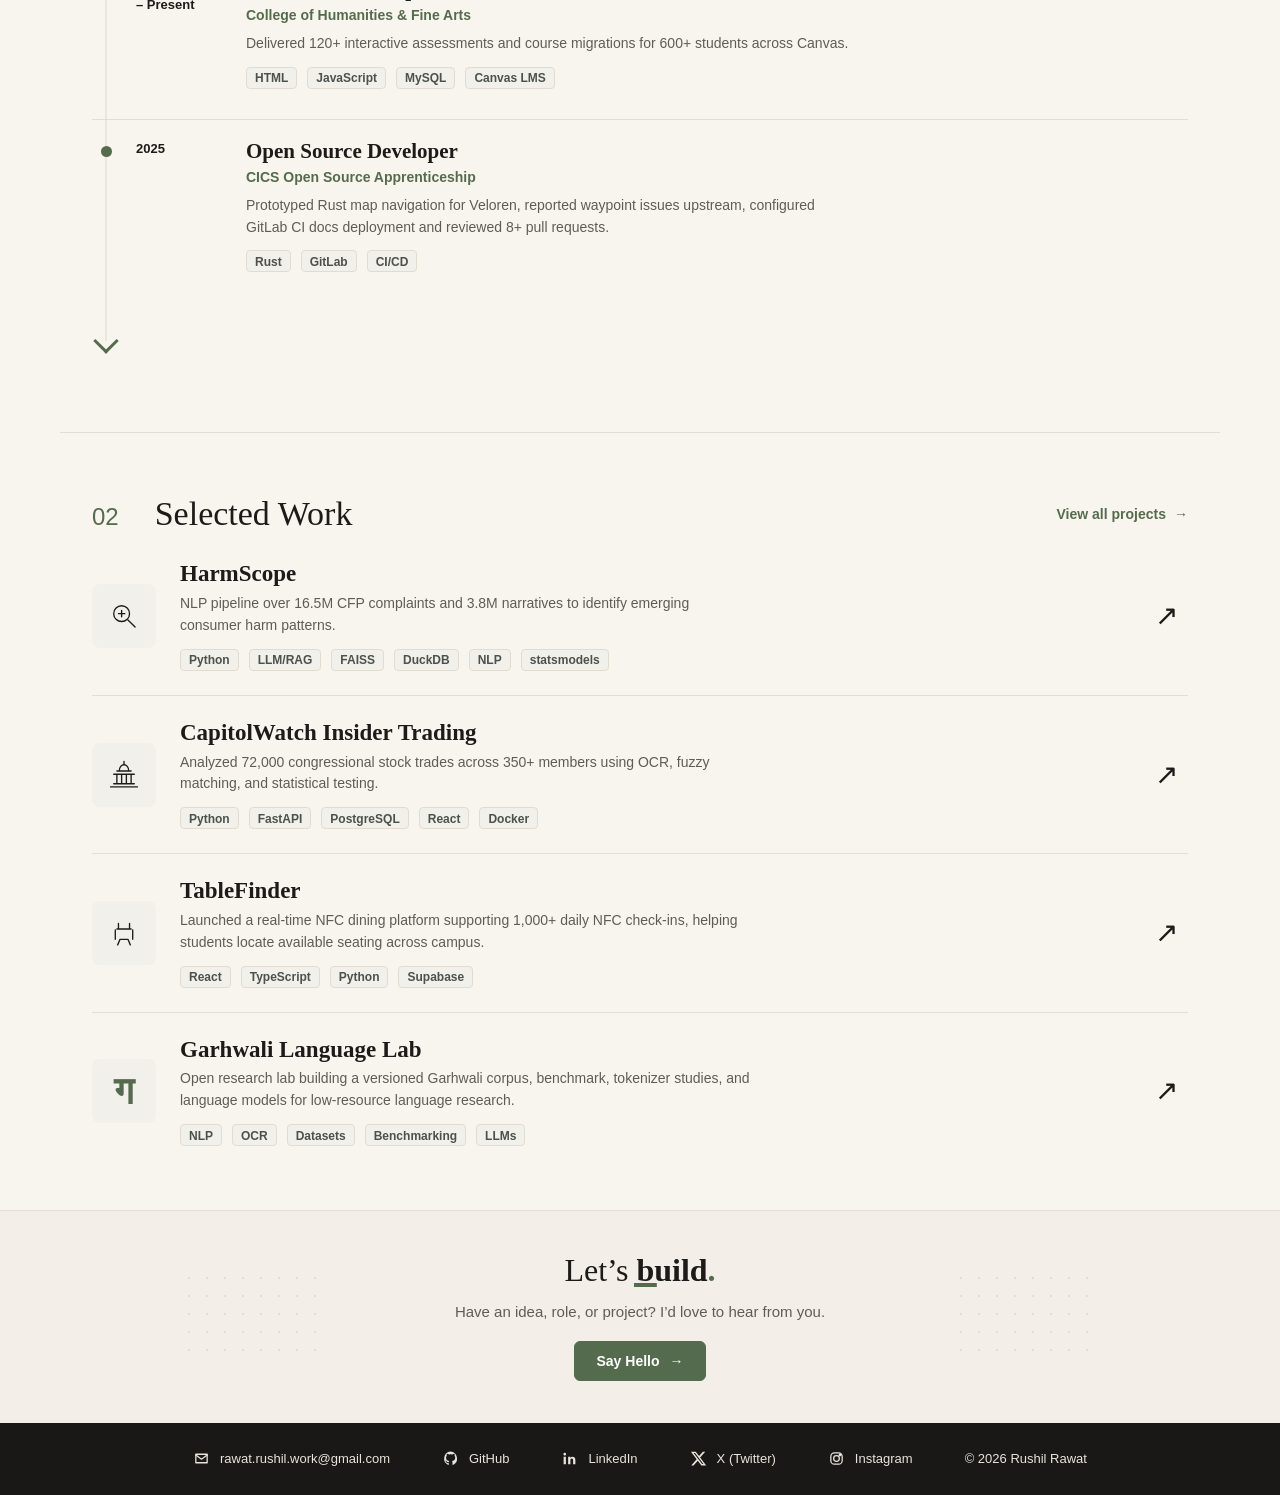
==== commit d891cb56: "Polish portfolio CTA and dynamic counts" ====
--- a/index.html
+++ b/index.html
@@ -437,7 +437,7 @@
         <section class="cta-band" id="blog">
           <div class="dot-field left" aria-hidden="true"></div>
           <div class="cta-copy">
-            <h2>Let&rsquo;s build.</h2>
+            <h2><span class="build-intro">Let&rsquo;s</span> <span class="build-highlight" tabindex="0">build</span><span class="build-period">.</span></h2>
             <p>
               Have an idea, role, or project? I&rsquo;d love to hear from you.
             </p>
--- a/styles.css
+++ b/styles.css
@@ -822,9 +822,48 @@
   color: var(--text);
   font-family: var(--font-display);
   font-size: 32px;
-  font-weight: 500;
+  font-weight: 700;
   line-height: 1.12;
   letter-spacing: 0;
+}
+
+.build-highlight {
+  position: relative;
+  z-index: 0;
+  cursor: default;
+}
+
+.build-intro {
+  font-size: 1em;
+  font-weight: 400;
+}
+
+.build-period {
+  color: var(--accent);
+}
+
+.build-highlight::before {
+  position: absolute;
+  z-index: -1;
+  right: -0.08em;
+  bottom: 0.04em;
+  left: -0.08em;
+  height: 0.12em;
+  background: var(--accent);
+  content: "";
+  transform: scaleX(0.3);
+  transform-origin: left;
+  transition:
+    transform 260ms ease,
+    height 260ms ease,
+    background-color 260ms ease;
+}
+
+.build-highlight:hover::before,
+.build-highlight:focus-visible::before {
+  transform: scaleX(1);
+  height: 0.28em;
+  background: color-mix(in srgb, var(--accent) 34%, transparent);
 }
 
 .cta-copy p {
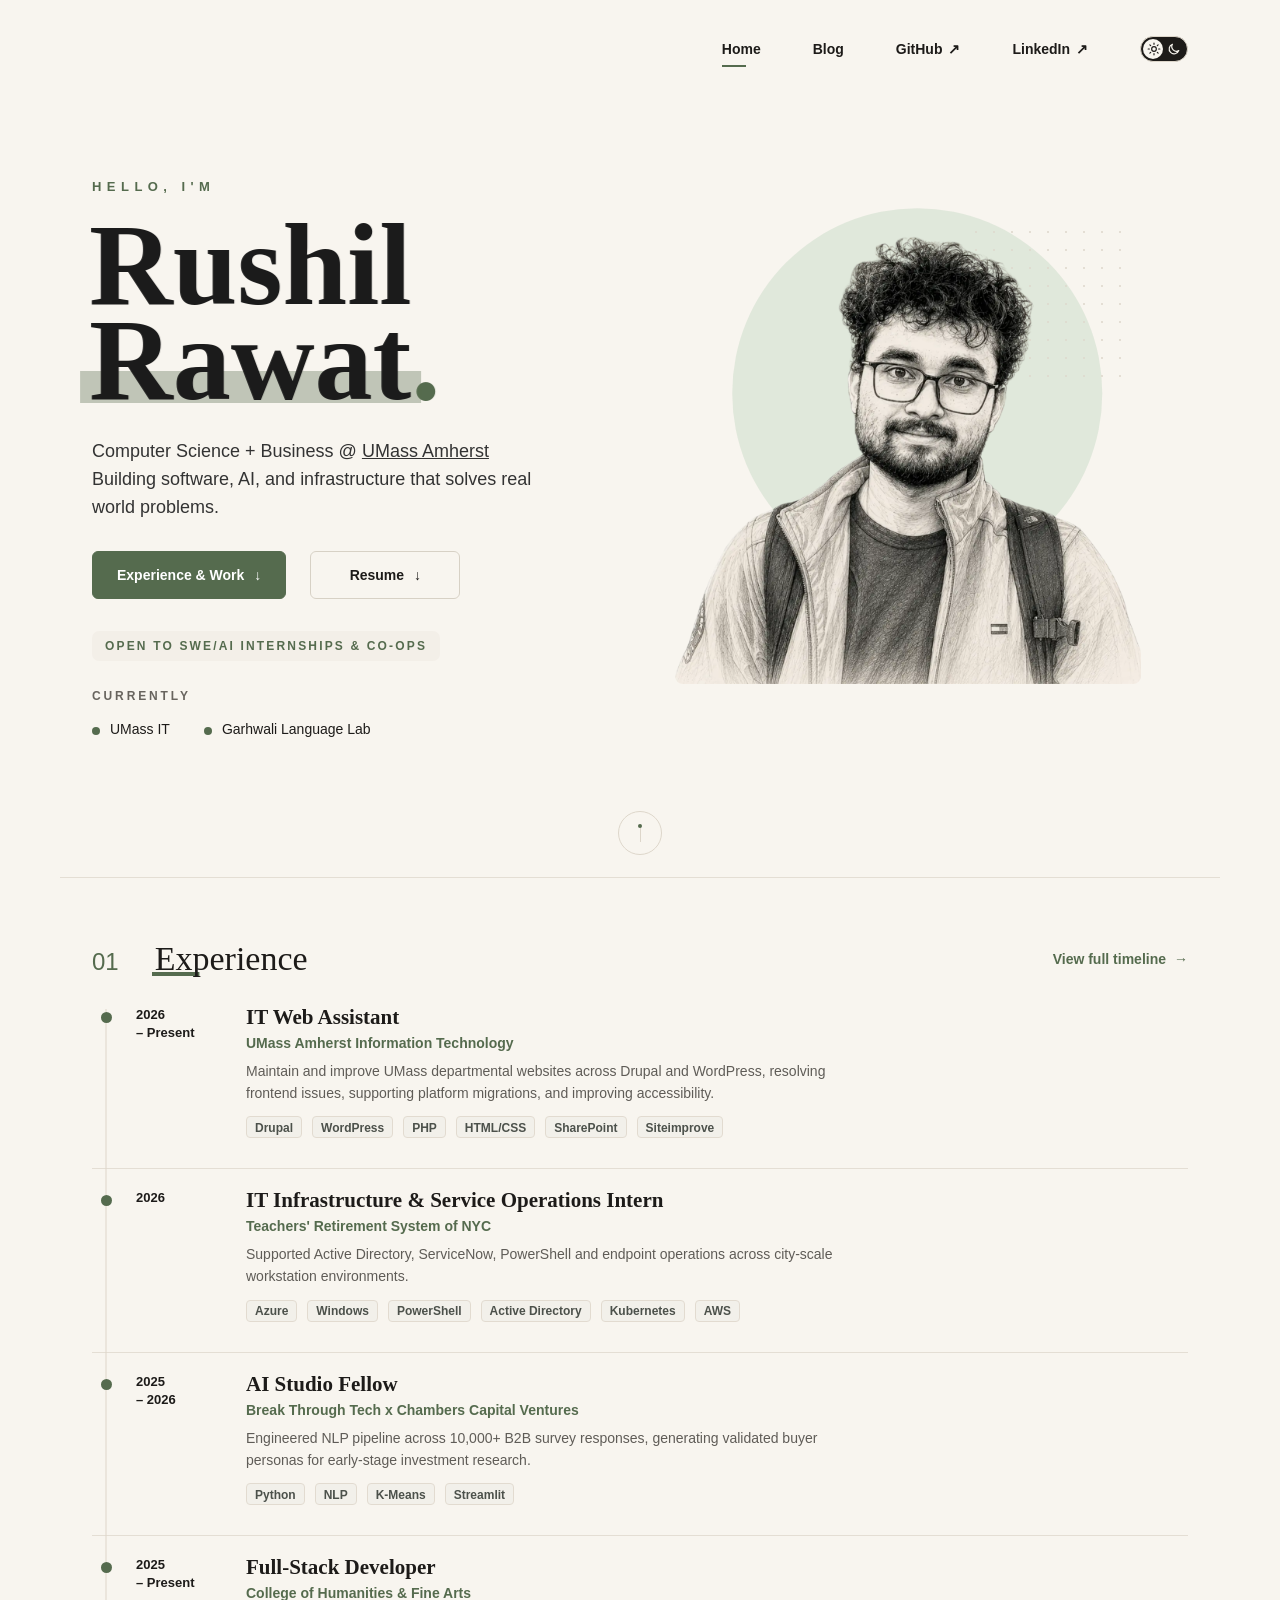
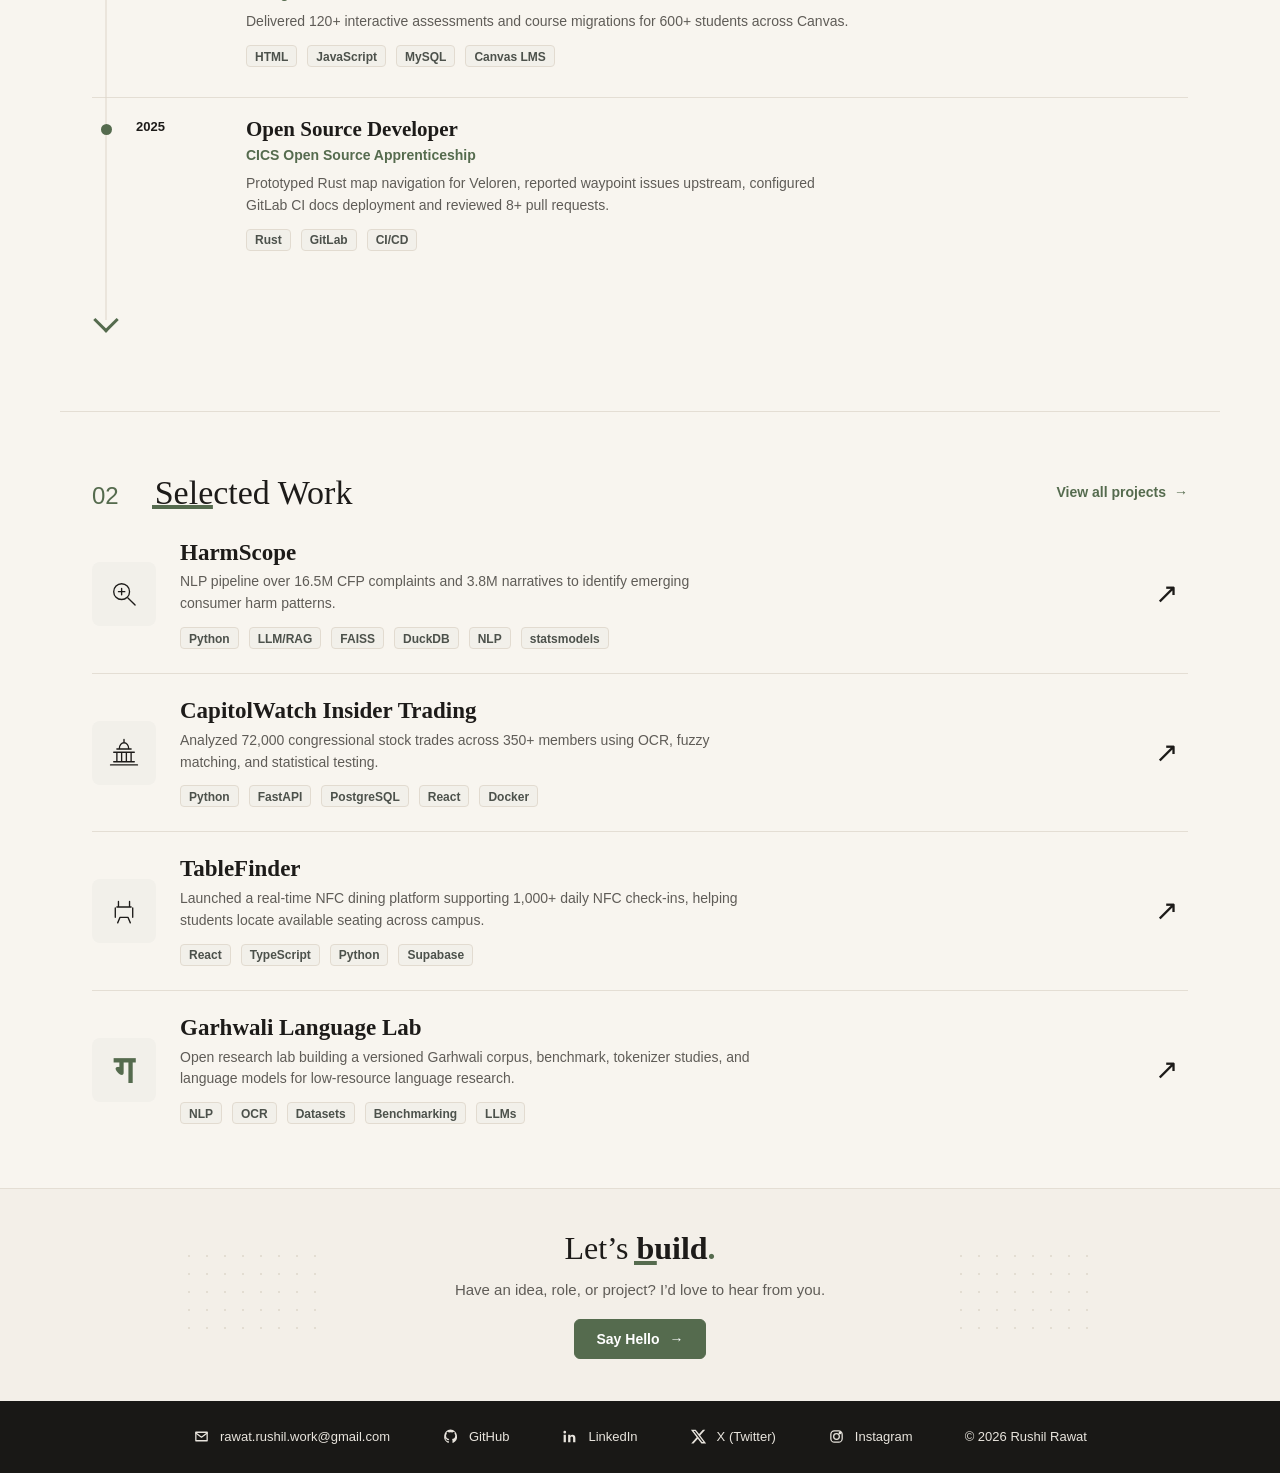
==== commit 837e59bf: "Polish portfolio animations and headings" ====
--- a/index.html
+++ b/index.html
@@ -99,9 +99,11 @@
         <section class="hero page-band" id="home" aria-label="Introduction">
           <div class="hero-copy">
             <p class="eyebrow">Hello, I'm</p>
-            <h1>Rushil<br />Rawat<span>.</span></h1>
+            <h1>Rushil<br /><span class="heading-highlight">Rawat</span><span>.</span></h1>
             <p class="hero-text">
-              Computer Science + Business @ UMass Amherst. Building software,
+              Computer Science + Business @
+              <a href="https://www.umass.edu/" target="_blank" rel="noopener noreferrer">UMass Amherst</a><br />
+              Building software,
               AI, and infrastructure that solves real world problems.
             </p>
 
@@ -145,7 +147,6 @@
             <div class="currently" aria-label="Current focus">
               <p>Currently</p>
               <ul>
-                <li>TRS NYC</li>
                 <li>UMass IT</li>
                 <li>Garhwali Language Lab</li>
               </ul>
@@ -164,7 +165,9 @@
           </div>
 
           <a class="scroll-cue" href="#experience" aria-label="Scroll to experience">
-            <span aria-hidden="true">&darr;</span>
+            <span class="scroll-track" aria-hidden="true">
+              <span class="scroll-dot"></span>
+            </span>
           </a>
         </section>
 
@@ -172,7 +175,7 @@
           <div class="section-heading">
             <div class="section-title">
               <span>01</span>
-              <h2>Experience</h2>
+              <h2><span class="build-highlight">Experience</span></h2>
             </div>
             <a class="section-link" href="timeline.html">
               View full timeline
@@ -191,9 +194,8 @@
                 <h3>IT Web Assistant</h3>
                 <p class="organization">UMass Amherst Information Technology</p>
                 <p class="body-copy">
-                  Maintain and improve UMass departmental websites across Drupal and
-                  WordPress, resolving frontend issues, supporting platform migrations,
-                  and improving accessibility and SharePoint workflows.
+                  Maintain and improve UMass departmental websites across Drupal and WordPress,
+                  resolving frontend issues, supporting platform migrations, and improving accessibility.
                 </p>
                 <div class="skills" aria-label="Skills">
                   <span>Drupal</span>
@@ -310,7 +312,7 @@
           <div class="section-heading">
             <div class="section-title">
               <span>02</span>
-              <h2>Selected Work</h2>
+              <h2><span class="build-highlight">Selected Work</span></h2>
             </div>
             <a
               class="section-link"
--- a/styles.css
+++ b/styles.css
@@ -210,6 +210,47 @@
   border-bottom: 1px solid var(--divider);
 }
 
+@keyframes hero-enter {
+  from {
+    opacity: 0;
+    translate: 0 7px;
+  }
+
+  to {
+    opacity: 1;
+    translate: 0 0;
+  }
+}
+
+.hero-copy > *,
+.portrait-wrap {
+  animation: hero-enter 460ms cubic-bezier(0.22, 0.61, 0.36, 1) both;
+}
+
+.hero-copy > :nth-child(2) {
+  animation-delay: 55ms;
+}
+
+.hero-copy > :nth-child(3) {
+  animation-delay: 110ms;
+}
+
+.hero-copy > :nth-child(4) {
+  animation-delay: 165ms;
+}
+
+.hero-copy > :nth-child(5) {
+  animation-delay: 220ms;
+}
+
+.hero-copy > :nth-child(6) {
+  animation-delay: 275ms;
+}
+
+.portrait-wrap {
+  animation-delay: 120ms;
+}
+
 .eyebrow {
   margin: 0 0 22px;
   color: var(--accent);
@@ -232,6 +273,10 @@
 
 .hero h1 span {
   color: var(--accent);
+}
+
+.hero h1 .heading-highlight {
+  color: inherit;
 }
 
 .hero-text {
@@ -331,6 +376,22 @@
   box-shadow: 0 12px 30px rgba(29, 27, 25, 0.12);
 }
 
+@keyframes resume-menu-enter {
+  from {
+    opacity: 0;
+    transform: translateY(4px);
+  }
+
+  to {
+    opacity: 1;
+    transform: translateY(0);
+  }
+}
+
+.resume-picker[open] .resume-menu {
+  animation: resume-menu-enter 160ms ease-out both;
+}
+
 .resume-option {
   display: flex;
   align-items: center;
@@ -477,13 +538,53 @@
   border-radius: 50%;
   color: var(--accent);
   text-decoration: none;
-  font-size: 18px;
-  line-height: 1;
   transform: translateX(50%);
   transition:
     background 160ms ease,
     border-color 160ms ease,
     transform 160ms ease;
+}
+
+.scroll-track {
+  position: relative;
+  display: block;
+  width: 12px;
+  height: 18px;
+  background: linear-gradient(var(--border), var(--border)) center / 1px 100% no-repeat;
+}
+
+.scroll-dot {
+  position: absolute;
+  top: 0;
+  left: 50%;
+  width: 4px;
+  height: 4px;
+  border-radius: 50%;
+  background: var(--accent);
+  transform: translateX(-50%);
+  animation: scroll-dot-travel 1.8s ease-in-out infinite;
+}
+
+@keyframes scroll-dot-travel {
+  0% {
+    opacity: 0;
+    transform: translate(-50%, 0);
+  }
+
+  20% {
+    opacity: 1;
+    transform: translate(-50%, 0);
+  }
+
+  76% {
+    opacity: 1;
+    transform: translate(-50%, 11px);
+  }
+
+  100% {
+    opacity: 0;
+    transform: translate(-50%, 11px);
+  }
 }
 
 .scroll-cue:hover {
@@ -531,6 +632,11 @@
   color: var(--accent);
   font-size: 24px;
   line-height: 1;
+}
+
+.section-title h2 .build-highlight {
+  color: inherit;
+  font-size: inherit;
 }
 
 .section-title h2 {
@@ -575,6 +681,66 @@
 
 #experience .experience-list::before {
   bottom: 27px;
+}
+
+@keyframes experience-line-draw {
+  from {
+    transform: translateX(-50%) scaleY(0);
+  }
+
+  to {
+    transform: translateX(-50%) scaleY(1);
+  }
+}
+
+@keyframes experience-dot-appear {
+  from {
+    opacity: 0;
+    transform: scale(0.7);
+  }
+
+  to {
+    opacity: 1;
+    transform: scale(1);
+  }
+}
+
+#experience .experience-list.timeline-reveal-pending::before {
+  transform: translateX(-50%) scaleY(0);
+  transform-origin: top;
+}
+
+#experience .experience-list.timeline-reveal-pending .timeline-dot {
+  opacity: 0;
+  transform: scale(0.7);
+}
+
+#experience .experience-list.timeline-revealed::before {
+  animation: experience-line-draw 720ms cubic-bezier(0.22, 0.61, 0.36, 1) both;
+}
+
+#experience .experience-list.timeline-revealed .timeline-dot {
+  animation: experience-dot-appear 240ms ease-out both;
+}
+
+#experience .experience-list.timeline-revealed .experience-item:nth-of-type(1) .timeline-dot {
+  animation-delay: 120ms;
+}
+
+#experience .experience-list.timeline-revealed .experience-item:nth-of-type(2) .timeline-dot {
+  animation-delay: 190ms;
+}
+
+#experience .experience-list.timeline-revealed .experience-item:nth-of-type(3) .timeline-dot {
+  animation-delay: 260ms;
+}
+
+#experience .experience-list.timeline-revealed .experience-item:nth-of-type(4) .timeline-dot {
+  animation-delay: 330ms;
+}
+
+#experience .experience-list.timeline-revealed .experience-item:nth-of-type(5) .timeline-dot {
+  animation-delay: 400ms;
 }
 
 .experience-item {
@@ -831,6 +997,35 @@
   position: relative;
   z-index: 0;
   cursor: default;
+}
+
+.heading-highlight {
+  position: relative;
+  z-index: 0;
+  display: inline-block;
+  color: inherit;
+}
+
+.heading-highlight::before {
+  position: absolute;
+  z-index: -1;
+  right: -0.08em;
+  bottom: 0.04em;
+  left: -0.08em;
+  height: 0.12em;
+  background: var(--accent);
+  content: "";
+  transform: scaleX(0.3);
+  transform-origin: left;
+  animation: heading-highlight-expand 560ms cubic-bezier(0.22, 0.61, 0.36, 1) both;
+}
+
+@keyframes heading-highlight-expand {
+  to {
+    height: 0.28em;
+    background: color-mix(in srgb, var(--accent) 34%, transparent);
+    transform: scaleX(1);
+  }
 }
 
 .build-intro {
@@ -968,6 +1163,10 @@
   color: var(--accent);
 }
 
+.archive-hero h1 .heading-highlight {
+  color: inherit;
+}
+
 .archive-hero-copy > p:not(.article-kicker) {
   max-width: 560px;
   margin: 28px 0 0;
@@ -1054,6 +1253,10 @@
 
 .blog-hero h1 span {
   color: var(--accent);
+}
+
+.blog-hero h1 .heading-highlight {
+  color: inherit;
 }
 
 .blog-hero p {
@@ -1380,6 +1583,10 @@
   color: var(--accent);
 }
 
+.not-found h1 .heading-highlight {
+  color: inherit;
+}
+
 .not-found .article-dek {
   margin-top: 24px;
 }
@@ -2278,3 +2485,28 @@
     font-size: 27px;
   }
 }
+
+@media (prefers-reduced-motion: reduce) {
+  html {
+    scroll-behavior: auto;
+  }
+
+  .hero-copy > *,
+  .portrait-wrap,
+  .resume-picker[open] .resume-menu {
+    animation: none;
+  }
+
+  .heading-highlight::before {
+    animation: none;
+    height: 0.28em;
+    background: color-mix(in srgb, var(--accent) 34%, transparent);
+    transform: scaleX(1);
+  }
+
+  .scroll-dot {
+    animation: none;
+    opacity: 1;
+    transform: translate(-50%, 6px);
+  }
+}
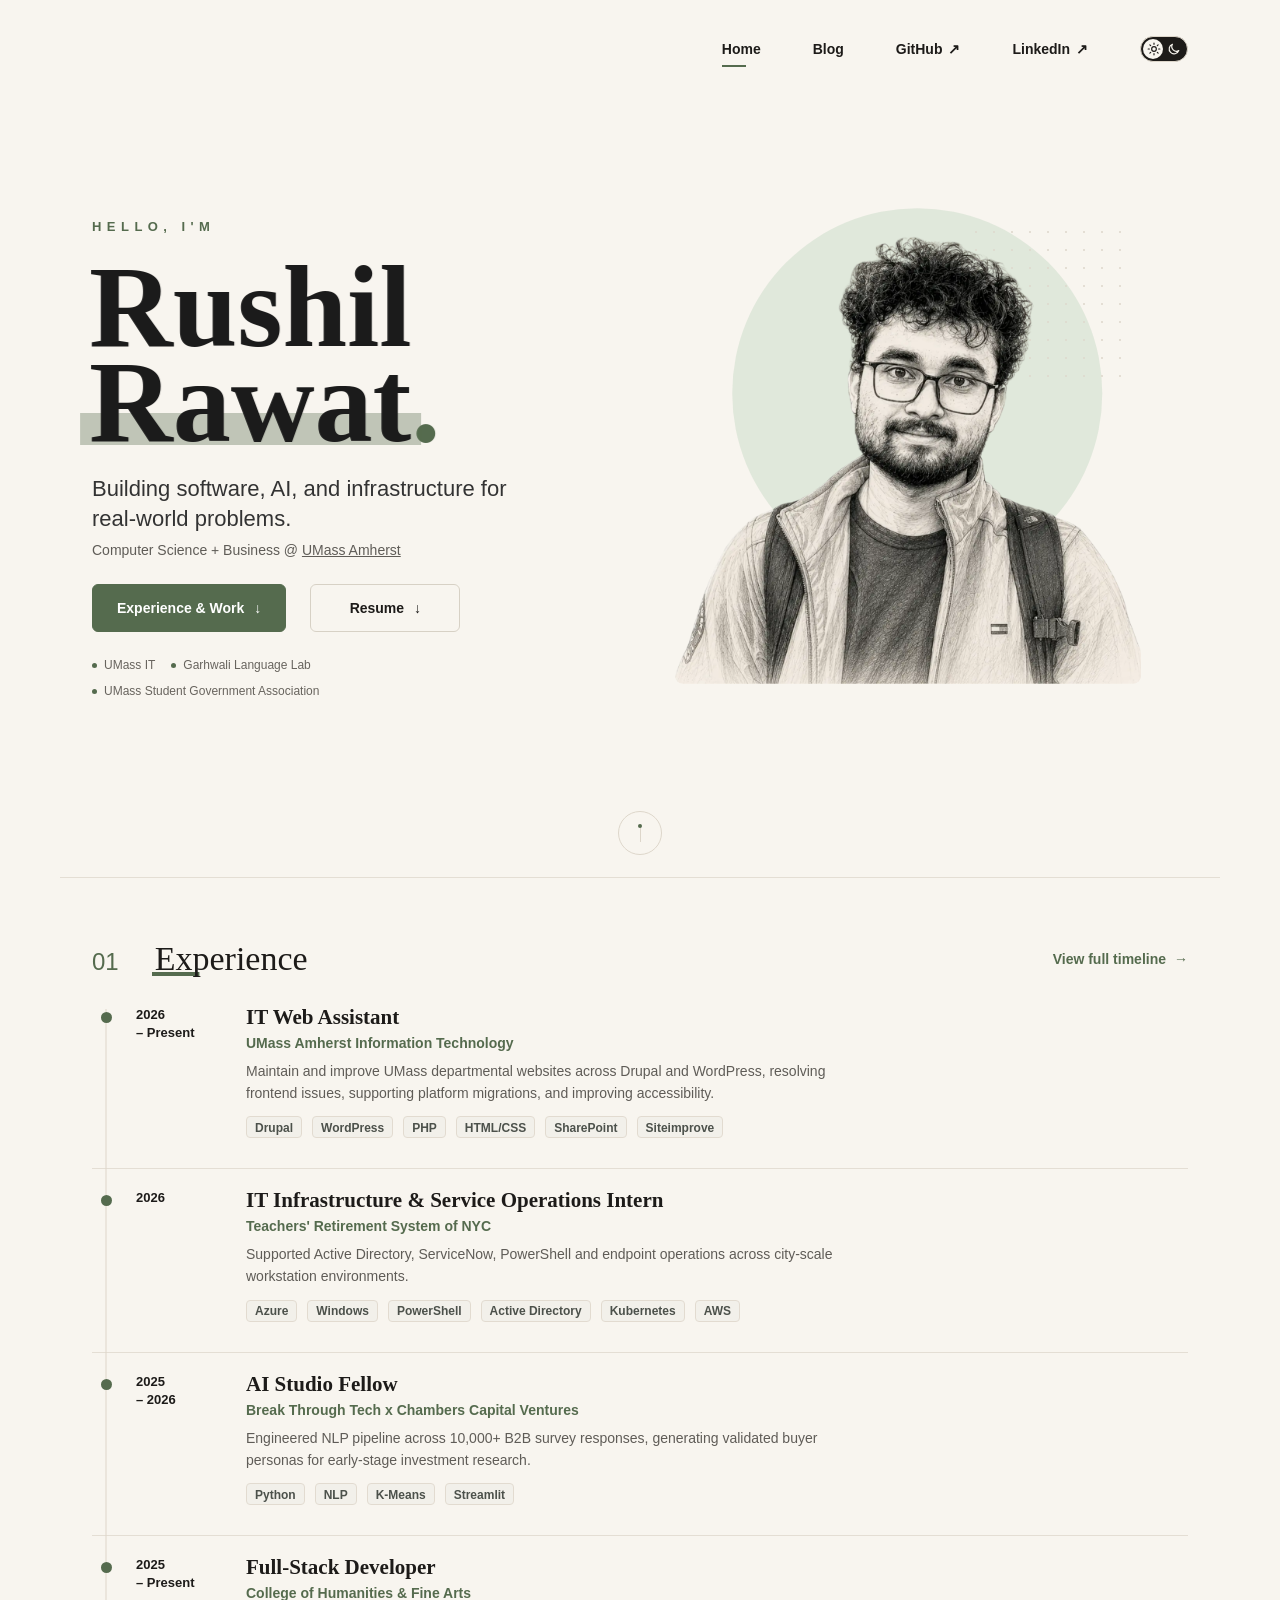
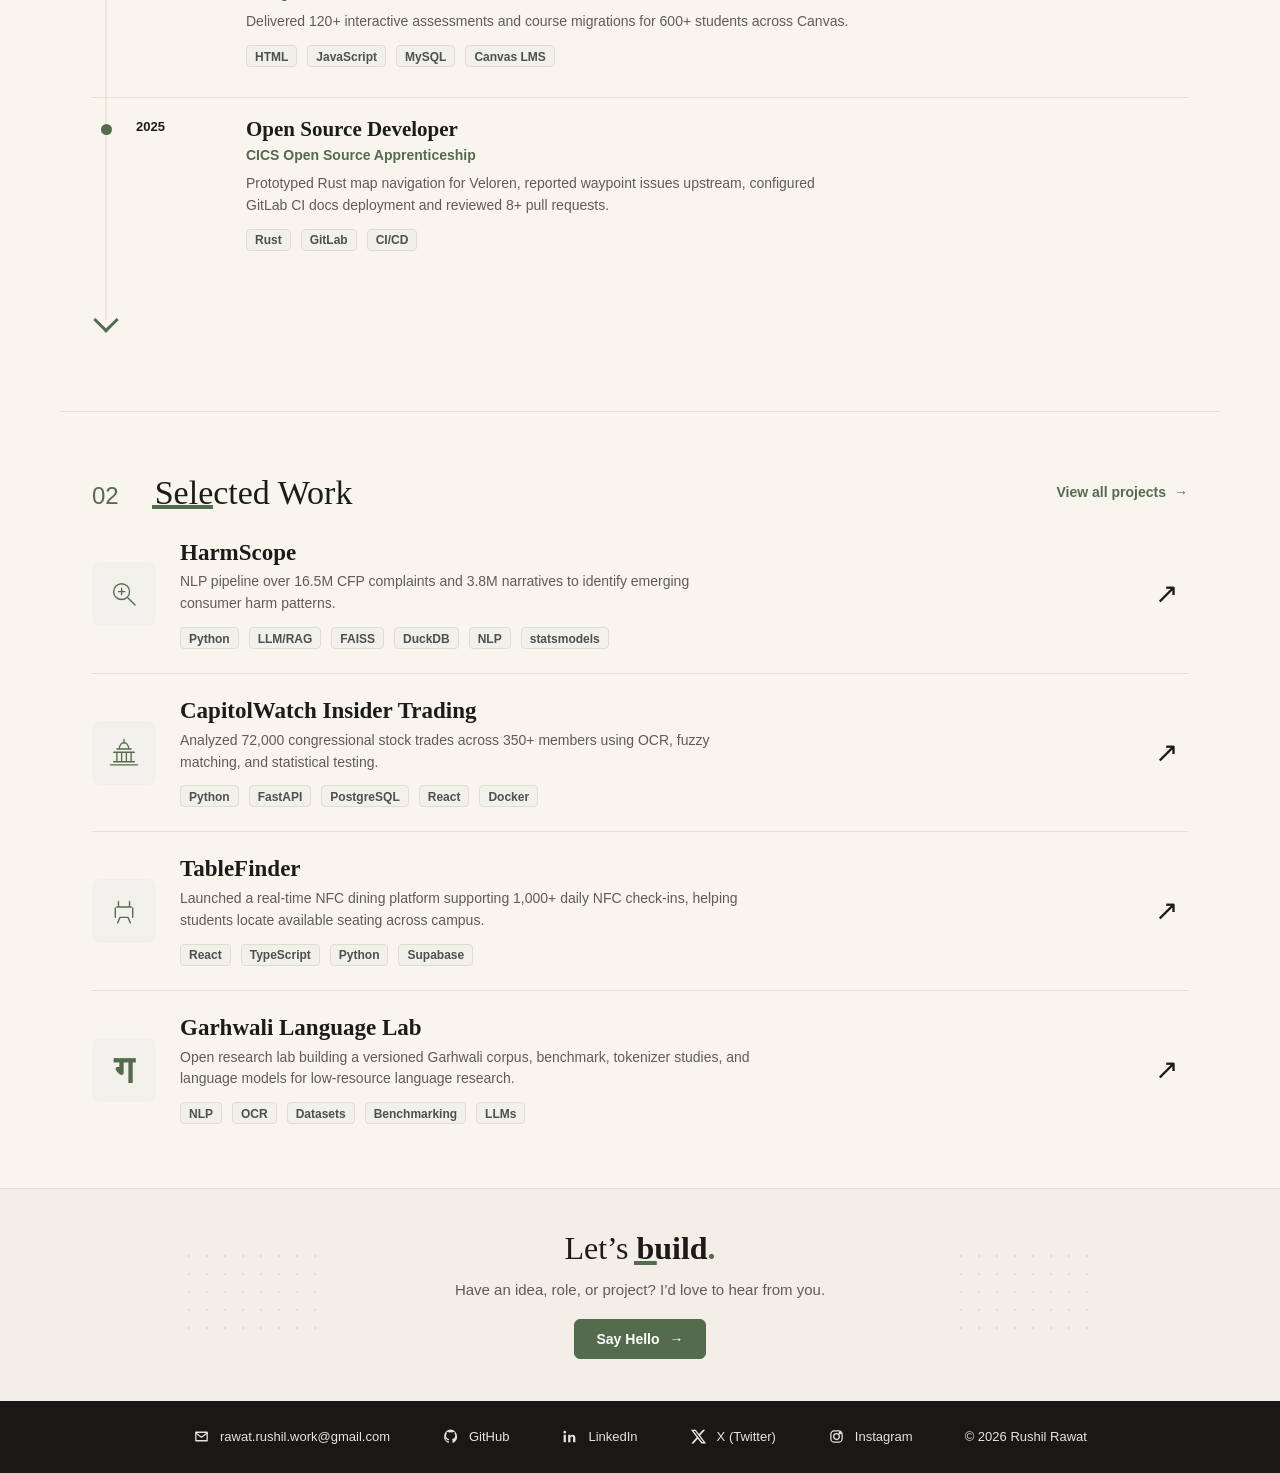
==== commit 2d429e03: "Polish portfolio hero and 404 interaction" ====
--- a/index.html
+++ b/index.html
@@ -101,10 +101,11 @@
             <p class="eyebrow">Hello, I'm</p>
             <h1>Rushil<br /><span class="heading-highlight">Rawat</span><span>.</span></h1>
             <p class="hero-text">
-              Computer Science + Business @
-              <a href="https://www.umass.edu/" target="_blank" rel="noopener noreferrer">UMass Amherst</a><br />
-              Building software,
-              AI, and infrastructure that solves real world problems.
+              <span class="hero-tagline">Building software, AI, and infrastructure for real-world problems.</span>
+              <span class="hero-degree">
+                Computer Science + Business @
+                <a href="https://www.umass.edu/" target="_blank" rel="noopener noreferrer">UMass Amherst</a>
+              </span>
             </p>
 
             <div class="hero-actions" aria-label="Primary actions">
@@ -140,15 +141,11 @@
               </details>
             </div>
 
-            <p class="availability">
-              Open to SWE/AI Internships &amp; Co-ops
-            </p>
-
             <div class="currently" aria-label="Current focus">
-              <p>Currently</p>
               <ul>
                 <li>UMass IT</li>
                 <li>Garhwali Language Lab</li>
+                <li>UMass Student Government Association</li>
               </ul>
             </div>
           </div>
@@ -175,7 +172,7 @@
           <div class="section-heading">
             <div class="section-title">
               <span>01</span>
-              <h2><span class="build-highlight">Experience</span></h2>
+              <h2><a href="timeline.html"><span class="build-highlight">Experience</span></a></h2>
             </div>
             <a class="section-link" href="timeline.html">
               View full timeline
@@ -312,7 +309,7 @@
           <div class="section-heading">
             <div class="section-title">
               <span>02</span>
-              <h2><span class="build-highlight">Selected Work</span></h2>
+              <h2><a href="projects.html"><span class="build-highlight">Selected Work</span></a></h2>
             </div>
             <a
               class="section-link"
@@ -325,56 +322,45 @@
 
           <div class="project-list">
             <article class="project-item">
-              <a class="project-icon project-icon-link" href="https://github.com/rushilrawat/HarmScope" target="_blank" rel="noopener noreferrer" aria-label="Open HarmScope">
+              <div class="project-icon" aria-hidden="true">
                 <svg viewBox="0 0 48 48"><circle cx="21" cy="21" r="10" /><path d="m29 29 9 9M17 21h8M21 17v8" /></svg>
-              </a>
-              <a class="project-copy project-copy-link" href="https://github.com/rushilrawat/HarmScope" target="_blank" rel="noopener noreferrer">
-                <h3>HarmScope</h3>
+              </div>
+              <div class="project-copy">
+                <h3><a class="project-title-link" href="https://github.com/rushilrawat/HarmScope" target="_blank" rel="noopener noreferrer">HarmScope</a></h3>
                 <p>
                   NLP pipeline over 16.5M CFP complaints and 3.8M narratives to identify emerging consumer harm patterns.
                 </p>
                 <div class="skills" aria-label="Skills">
                   <span>Python</span><span>LLM/RAG</span><span>FAISS</span><span>DuckDB</span><span>NLP</span><span>statsmodels</span>
                 </div>
-              </a>
+              </div>
               <a class="project-arrow" href="https://github.com/rushilrawat/HarmScope" target="_blank" rel="noopener noreferrer" aria-label="View HarmScope">&#x2197;&#xfe0e;</a>
             </article>
 
             <article class="project-item">
-              <a class="project-icon project-icon-link" href="https://github.com/rushilrawat/CapitolWatch" target="_blank" rel="noopener noreferrer" aria-label="Open CapitolWatch Insider Trading">
+              <div class="project-icon" aria-hidden="true">
                 <svg viewBox="0 0 48 48"><path d="M7 39h34M11 35h26M15 35V23M21 35V23M27 35V23M33 35V23M11 23h26M15 19h18M18 19c0-5 3-8 6-8s6 3 6 8M24 7v4" /></svg>
-              </a>
-              <a class="project-copy project-copy-link" href="https://github.com/rushilrawat/CapitolWatch" target="_blank" rel="noopener noreferrer">
-                <h3>CapitolWatch Insider Trading</h3>
+              </div>
+              <div class="project-copy">
+                <h3><a class="project-title-link" href="https://github.com/rushilrawat/CapitolWatch" target="_blank" rel="noopener noreferrer">CapitolWatch Insider Trading</a></h3>
                 <p>
                   Analyzed 72,000 congressional stock trades across 350+ members using OCR, fuzzy matching, and statistical testing.
                 </p>
                 <div class="skills" aria-label="Skills">
                   <span>Python</span><span>FastAPI</span><span>PostgreSQL</span><span>React</span><span>Docker</span>
                 </div>
-              </a>
+              </div>
               <a class="project-arrow" href="https://github.com/rushilrawat/CapitolWatch" target="_blank" rel="noopener noreferrer" aria-label="View CapitolWatch Insider Trading">&#x2197;&#xfe0e;</a>
             </article>
 
             <article class="project-item">
-              <a
-                class="project-icon project-icon-link"
-                href="https://github.com/rushilrawat?tab=repositories&q=TableFinder"
-                target="_blank"
-                rel="noopener noreferrer"
-                aria-label="Open TableFinder"
-              >
+              <div class="project-icon" aria-hidden="true">
                 <svg viewBox="0 0 48 48">
                   <path d="M13 20v12M35 20v12M15 19h18M17 12v7M31 12v7M19 32h10M19 32l-3 7M29 32l3 7" />
                 </svg>
-              </a>
-              <a
-                class="project-copy project-copy-link"
-                href="https://github.com/rushilrawat?tab=repositories&q=TableFinder"
-                target="_blank"
-                rel="noopener noreferrer"
-              >
-                <h3>TableFinder</h3>
+              </div>
+              <div class="project-copy">
+                <h3><a class="project-title-link" href="https://github.com/rushilrawat?tab=repositories&amp;q=TableFinder" target="_blank" rel="noopener noreferrer">TableFinder</a></h3>
                 <p>
                   Launched a real-time NFC dining platform supporting 1,000+ daily NFC
                   check-ins, helping students locate available seating across campus.
@@ -385,10 +371,10 @@
                   <span>Python</span>
                   <span>Supabase</span>
                 </div>
-              </a>
+              </div>
               <a
                 class="project-arrow"
-                href="https://github.com/rushilrawat?tab=repositories&q=TableFinder"
+                href="https://github.com/rushilrawat?tab=repositories&amp;q=TableFinder"
                 target="_blank"
                 rel="noopener noreferrer"
                 aria-label="View TableFinder"
@@ -398,22 +384,11 @@
             </article>
 
             <article class="project-item">
-              <a
-                class="project-icon project-icon-link glyph"
-                href="https://github.com/rushilrawat/Garhwali-Language-Lab"
-                target="_blank"
-                rel="noopener noreferrer"
-                aria-label="Open Garhwali Language Lab"
-              >
+              <div class="project-icon glyph" aria-hidden="true">
                 ग
-              </a>
-              <a
-                class="project-copy project-copy-link"
-                href="https://github.com/rushilrawat/Garhwali-Language-Lab"
-                target="_blank"
-                rel="noopener noreferrer"
-              >
-                <h3>Garhwali Language Lab</h3>
+              </div>
+              <div class="project-copy">
+                <h3><a class="project-title-link" href="https://github.com/rushilrawat/Garhwali-Language-Lab" target="_blank" rel="noopener noreferrer">Garhwali Language Lab</a></h3>
                 <p>
                   Open research lab building a versioned Garhwali corpus, benchmark,
                   tokenizer studies, and language models for low-resource language research.
@@ -421,7 +396,7 @@
                 <div class="skills" aria-label="Skills">
                   <span>NLP</span><span>OCR</span><span>Datasets</span><span>Benchmarking</span><span>LLMs</span>
                 </div>
-              </a>
+              </div>
               <a
                 class="project-arrow"
                 href="https://github.com/rushilrawat/Garhwali-Language-Lab"
--- a/styles.css
+++ b/styles.css
@@ -222,11 +222,28 @@
   }
 }
 
+@keyframes portrait-reveal {
+  from {
+    clip-path: inset(7% 0 0 round 8px);
+  }
+
+  to {
+    clip-path: inset(0 round 8px);
+  }
+}
+
 .hero-copy > *,
 .portrait-wrap {
   animation: hero-enter 460ms cubic-bezier(0.22, 0.61, 0.36, 1) both;
 }
 
+.hero-copy {
+  display: flex;
+  flex-direction: column;
+  align-items: flex-start;
+  gap: 24px;
+}
+
 .hero-copy > :nth-child(2) {
   animation-delay: 55ms;
 }
@@ -243,16 +260,12 @@
   animation-delay: 220ms;
 }
 
-.hero-copy > :nth-child(6) {
-  animation-delay: 275ms;
-}
-
 .portrait-wrap {
   animation-delay: 120ms;
 }
 
 .eyebrow {
-  margin: 0 0 22px;
+  margin: 0;
   color: var(--accent);
   font-size: 13px;
   font-weight: 700;
@@ -281,10 +294,35 @@
 
 .hero-text {
   max-width: 454px;
-  margin: 28px 0 0;
+  margin: 0;
   color: var(--subtitle);
   font-size: 18px;
   line-height: 1.56;
+}
+
+.hero-text a {
+  transition: color 160ms ease;
+}
+
+.hero-text a:hover,
+.hero-text a:focus-visible {
+  color: var(--accent);
+}
+
+.hero-tagline {
+  display: block;
+  margin-bottom: 7px;
+  color: var(--subtitle);
+  font-size: clamp(19px, 1.8vw, 22px);
+  font-weight: 400;
+  line-height: 1.35;
+}
+
+.hero-degree {
+  display: block;
+  color: var(--body);
+  font-size: 14px;
+  line-height: 1.4;
 }
 
 .hero-actions {
@@ -292,7 +330,7 @@
   display: flex;
   flex-wrap: wrap;
   gap: 24px;
-  margin-top: 30px;
+  margin-top: 0;
 }
 
 .btn {
@@ -340,6 +378,38 @@
   background: var(--alternate);
 }
 
+.resume-picker summary:hover {
+  border-color: var(--accent);
+}
+
+.hero-actions .btn:focus-visible,
+.cta-band .btn:focus-visible,
+.not-found .btn:focus-visible {
+  outline: 2px solid var(--accent);
+  outline-offset: 3px;
+}
+
+.hero-actions > .btn.primary span,
+.cta-band .btn.primary span,
+.not-found .btn.primary span {
+  transition: transform 160ms ease;
+}
+
+.hero-actions > .btn.primary:hover span,
+.hero-actions > .btn.primary:focus-visible span {
+  transform: translateY(2px);
+}
+
+.cta-band .btn.primary:hover span,
+.cta-band .btn.primary:focus-visible span {
+  transform: translateX(3px);
+}
+
+.not-found .btn.primary:hover span,
+.not-found .btn.primary:focus-visible span {
+  transform: translateX(-3px);
+}
+
 .resume-picker {
   position: relative;
   min-width: 150px;
@@ -421,38 +491,14 @@
   padding: 0 18px;
 }
 
-.availability {
-  display: inline-flex;
-  margin: 32px 0 0;
-  border-radius: 7px;
-  background: var(--alternate);
-  color: var(--accent);
-  padding: 8px 13px;
-  font-size: 12px;
-  font-weight: 800;
-  letter-spacing: 0.18em;
-  line-height: 1.2;
-  text-transform: uppercase;
-  white-space: nowrap;
-}
-
 .currently {
-  margin-top: 26px;
-}
-
-.currently p {
-  margin: 0 0 14px;
-  color: var(--secondary);
-  font-size: 12px;
-  font-weight: 800;
-  letter-spacing: 0.24em;
-  text-transform: uppercase;
+  margin-top: 0;
 }
 
 .currently ul {
   display: flex;
   flex-wrap: wrap;
-  gap: 24px 34px;
+  gap: 8px 16px;
   margin: 0;
   padding: 0;
   list-style: none;
@@ -460,17 +506,17 @@
 
 .currently li {
   position: relative;
-  padding-left: 18px;
-  color: var(--text);
-  font-size: 14px;
+  padding-left: 12px;
+  color: var(--secondary);
+  font-size: 12px;
 }
 
 .currently li::before {
   position: absolute;
   top: 0.58em;
   left: 0;
-  width: 8px;
-  height: 8px;
+  width: 5px;
+  height: 5px;
   border-radius: 50%;
   background: var(--accent);
   content: "";
@@ -524,6 +570,7 @@
   object-position: center;
   filter: none;
   transform: translateY(20px);
+  animation: portrait-reveal 700ms cubic-bezier(0.22, 0.61, 0.36, 1) 140ms both;
 }
 
 .scroll-cue {
@@ -639,6 +686,22 @@
   font-size: inherit;
 }
 
+.section-title h2 a {
+  color: inherit;
+  text-decoration: none;
+  transition: color 160ms ease;
+}
+
+.section-title h2 a:hover {
+  color: var(--accent);
+}
+
+.section-title h2 a:focus-visible {
+  border-radius: 2px;
+  outline: 2px solid var(--accent);
+  outline-offset: 4px;
+}
+
 .section-title h2 {
   margin: 0;
   color: var(--text);
@@ -660,8 +723,17 @@
   transition: color 160ms ease;
 }
 
+.section-link span {
+  transition: transform 160ms ease;
+}
+
 .section-link:hover {
   color: var(--link-hover);
+}
+
+.section-link:hover span,
+.section-link:focus-visible span {
+  transform: translateX(3px);
 }
 
 .experience-list {
@@ -881,6 +953,15 @@
   border-bottom: 1px solid var(--divider);
 }
 
+.archive-project-list .project-item {
+  transition: background-color 180ms ease;
+}
+
+.archive-project-list .project-item:hover,
+.archive-project-list .project-item:focus-within {
+  background-color: var(--alternate);
+}
+
 .archive-project-list .project-item-harmscope {
   order: -2;
 }
@@ -925,6 +1006,17 @@
   margin: 0;
   font-size: 23px;
   line-height: 1.12;
+}
+
+.project-title-link {
+  color: inherit;
+  text-decoration: none;
+  transition: color 160ms ease;
+}
+
+.project-title-link:hover,
+.project-title-link:focus-visible {
+  color: var(--accent);
 }
 
 .project-copy p {
@@ -960,12 +1052,24 @@
   font-size: 28px;
   font-weight: 300;
   line-height: 1;
-  transition:
-    color 160ms ease,
-    transform 160ms ease;
+  transition: color 160ms ease;
 }
 
 .project-arrow:hover {
+  color: var(--accent);
+}
+
+.archive-project-list .project-arrow {
+  transition: color 160ms ease, transform 160ms ease;
+}
+
+.archive-project-list .project-arrow:hover {
+  color: var(--accent);
+  transform: translateX(3px);
+}
+
+.archive-project-list .project-item:hover .project-arrow,
+.archive-project-list .project-item:focus-within .project-arrow {
   color: var(--accent);
   transform: translateX(3px);
 }
@@ -1587,6 +1691,35 @@
   color: inherit;
 }
 
+.not-found-period {
+  display: inline-block;
+  margin: 0;
+  padding: 0;
+  border: 0;
+  background: transparent;
+  color: var(--accent);
+  font: inherit;
+  line-height: inherit;
+  cursor: pointer;
+}
+
+.not-found-period:focus-visible {
+  border-radius: 2px;
+  outline: 2px solid var(--accent);
+  outline-offset: 3px;
+}
+
+.not-found-period.is-falling {
+  pointer-events: none;
+  animation: period-free-fall 960ms cubic-bezier(0.42, 0, 1, 1) forwards;
+}
+
+@keyframes period-free-fall {
+  0% { transform: translateY(0); opacity: 1; }
+  76% { transform: translateY(174px); opacity: 1; }
+  100% { transform: translateY(280px); opacity: 0; }
+}
+
 .not-found .article-dek {
   margin-top: 24px;
 }
@@ -1627,6 +1760,109 @@
   height: auto;
   mix-blend-mode: darken;
   opacity: 0.82;
+}
+
+.not-found-art-toggle {
+  display: block;
+  width: 100%;
+  padding: 0;
+  border: 0;
+  background: transparent;
+  cursor: pointer;
+}
+
+.not-found-art-toggle:focus-visible {
+  border-radius: 4px;
+  outline: 2px solid var(--accent);
+  outline-offset: 5px;
+}
+
+.not-found-art.is-awake .not-found-art-toggle {
+  animation: pixel-dinosaur-wiggle 520ms ease-in-out;
+}
+
+@keyframes pixel-dinosaur-wiggle {
+  0%, 100% { transform: rotate(0); }
+  22% { transform: rotate(-2deg); }
+  48% { transform: rotate(2deg); }
+  72% { transform: rotate(-1deg); }
+}
+
+.not-found-dinosaur-trigger {
+  margin: 0;
+  padding: 0;
+  border: 0;
+  background: transparent;
+  color: inherit;
+  font: inherit;
+  cursor: pointer;
+  text-decoration: underline dotted var(--accent);
+  text-underline-offset: 3px;
+}
+
+.not-found-dinosaur-trigger:hover {
+  color: var(--accent);
+  text-decoration-style: solid;
+}
+
+.not-found-dinosaur-trigger:focus-visible {
+  border-radius: 2px;
+  outline: 2px solid var(--accent);
+  outline-offset: 3px;
+}
+
+.not-found-reveal {
+  margin: 14px 0 0;
+  color: var(--accent);
+  font-family: var(--font-display);
+  font-size: 18px;
+  text-align: center;
+}
+
+.not-found-runner {
+  position: fixed;
+  z-index: 4;
+  bottom: 14px;
+  left: 100vw;
+  display: none;
+  width: 64px;
+  height: 48px;
+  color: var(--accent);
+  pointer-events: none;
+}
+
+.not-found-runner.is-running {
+  display: block;
+  animation: dino-cross 4.2s linear forwards;
+}
+
+.not-found-runner svg {
+  width: 100%;
+  height: 100%;
+  shape-rendering: crispEdges;
+}
+
+.runner-frame-a {
+  animation: dino-step-a 320ms steps(1, end) infinite;
+}
+
+.runner-frame-b {
+  opacity: 0;
+  animation: dino-step-b 320ms steps(1, end) infinite;
+}
+
+@keyframes dino-cross {
+  to { transform: translateX(calc(-100vw - 64px)); }
+}
+
+@keyframes dino-step-a {
+  0%, 49.9% { opacity: 1; }
+  50%, 100% { opacity: 0; }
+}
+
+@keyframes dino-step-b {
+  0%, 49.9% { opacity: 0; }
+  50%, 100% { opacity: 1; }
 }
 
 .article-back {
@@ -1872,10 +2108,11 @@
   }
 
   .hero-copy {
-    display: block;
+    display: flex;
     grid-column: 1;
     grid-row: 1;
     align-self: center;
+    gap: 24px;
   }
 
   .eyebrow {
@@ -1889,12 +2126,12 @@
 
   .hero-text {
     max-width: 620px;
-    margin-top: 4px;
+    margin-top: 0;
   }
 
   .hero-actions {
     gap: 14px;
-    margin-top: 12px;
+    margin-top: 0;
   }
 
   .btn {
@@ -2024,7 +2261,7 @@
   .hero-text {
     grid-column: 1 / -1;
     max-width: 36rem;
-    margin-top: 8px;
+    margin-top: 0;
     font-size: 15px;
     line-height: 1.52;
   }
@@ -2033,7 +2270,7 @@
     grid-column: 1 / -1;
     flex-wrap: nowrap;
     gap: 12px;
-    margin-top: 14px;
+    margin-top: 0;
   }
 
   .hero-actions:has(.resume-picker[open]) {
@@ -2063,21 +2300,12 @@
     flex: 0 0 calc(50% - 6px);
   }
 
-  .availability {
-    grid-column: 1 / -1;
-    margin-top: 18px;
-    font-size: 11px;
-    letter-spacing: 0.12em;
-    white-space: normal;
-  }
-
   .currently {
     grid-column: 1 / -1;
-    margin-top: 20px;
   }
 
   .currently ul {
-    gap: 12px 18px;
+    gap: 8px 14px;
   }
 
   .portrait-wrap {
@@ -2391,7 +2619,7 @@
     align-content: center;
     --hero-portrait-size: clamp(84px, 25vw, 128px);
     grid-template-columns: minmax(0, 1fr) var(--hero-portrait-size);
-    gap: 14px 10px;
+    gap: 24px 10px;
     min-height: max(610px, calc(100svh - 58px));
   }
 
@@ -2407,7 +2635,7 @@
   .hero-text {
     grid-column: 1 / -1;
     grid-row: 3;
-    margin-top: 12px;
+    margin-top: 0;
     font-size: 14px;
   }
 
@@ -2417,14 +2645,9 @@
     width: 100%;
   }
 
-  .availability {
+  .currently {
     grid-column: 1 / -1;
     grid-row: 5;
-  }
-
-  .currently {
-    grid-column: 1 / -1;
-    grid-row: 6;
   }
 
   .portrait-wrap {
@@ -2493,8 +2716,66 @@
 
   .hero-copy > *,
   .portrait-wrap,
-  .resume-picker[open] .resume-menu {
+  .portrait-wrap img,
+  .resume-picker[open] .resume-menu,
+  .not-found-art.is-awake .not-found-art-toggle,
+  .not-found-period.is-falling,
+  .runner-frame-a,
+  .runner-frame-b {
     animation: none;
+  }
+
+  .not-found-period.is-falling {
+    transform: translateY(280px);
+    opacity: 0;
+  }
+
+  .not-found-runner.is-running {
+    right: 14px;
+    left: auto;
+    animation: none;
+  }
+
+  .hero-actions .btn.primary span,
+  .cta-band .btn.primary span,
+  .not-found .btn.primary span,
+  .resume-picker summary span {
+    transition: none;
+  }
+
+  .hero-actions .btn:hover,
+  .cta-band .btn:hover,
+  .not-found .btn:hover {
+    transform: none;
+  }
+
+  .hero-actions > .btn.primary:hover span,
+  .hero-actions > .btn.primary:focus-visible span,
+  .cta-band .btn.primary:hover span,
+  .cta-band .btn.primary:focus-visible span,
+  .not-found .btn.primary:hover span,
+  .not-found .btn.primary:focus-visible span {
+    transform: none;
+  }
+
+  .section-link span {
+    transition: none;
+  }
+
+  .section-link:hover span,
+  .section-link:focus-visible span {
+    transform: none;
+  }
+
+  .archive-project-list .project-item,
+  .archive-project-list .project-arrow {
+    transition: none;
+  }
+
+  .archive-project-list .project-item:hover .project-arrow,
+  .archive-project-list .project-item:focus-within .project-arrow,
+  .archive-project-list .project-arrow:hover {
+    transform: none;
   }
 
   .heading-highlight::before {
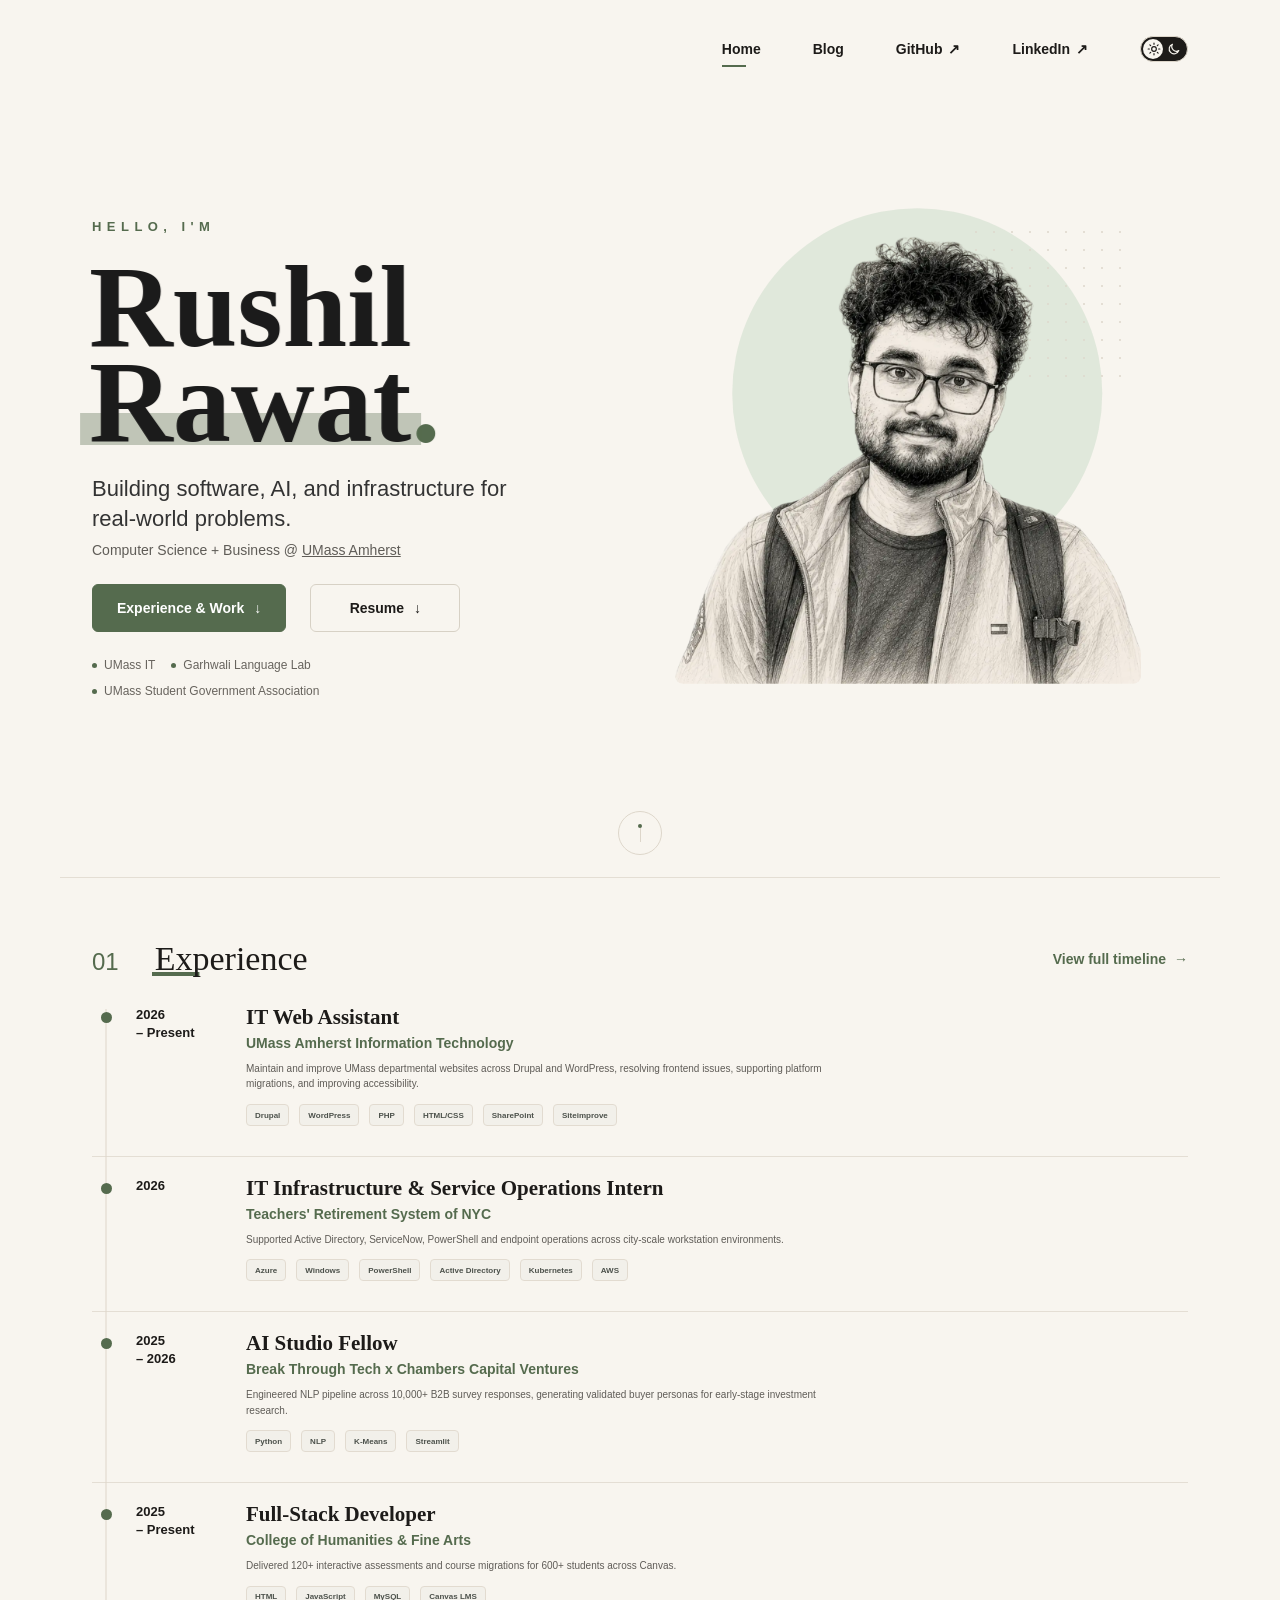
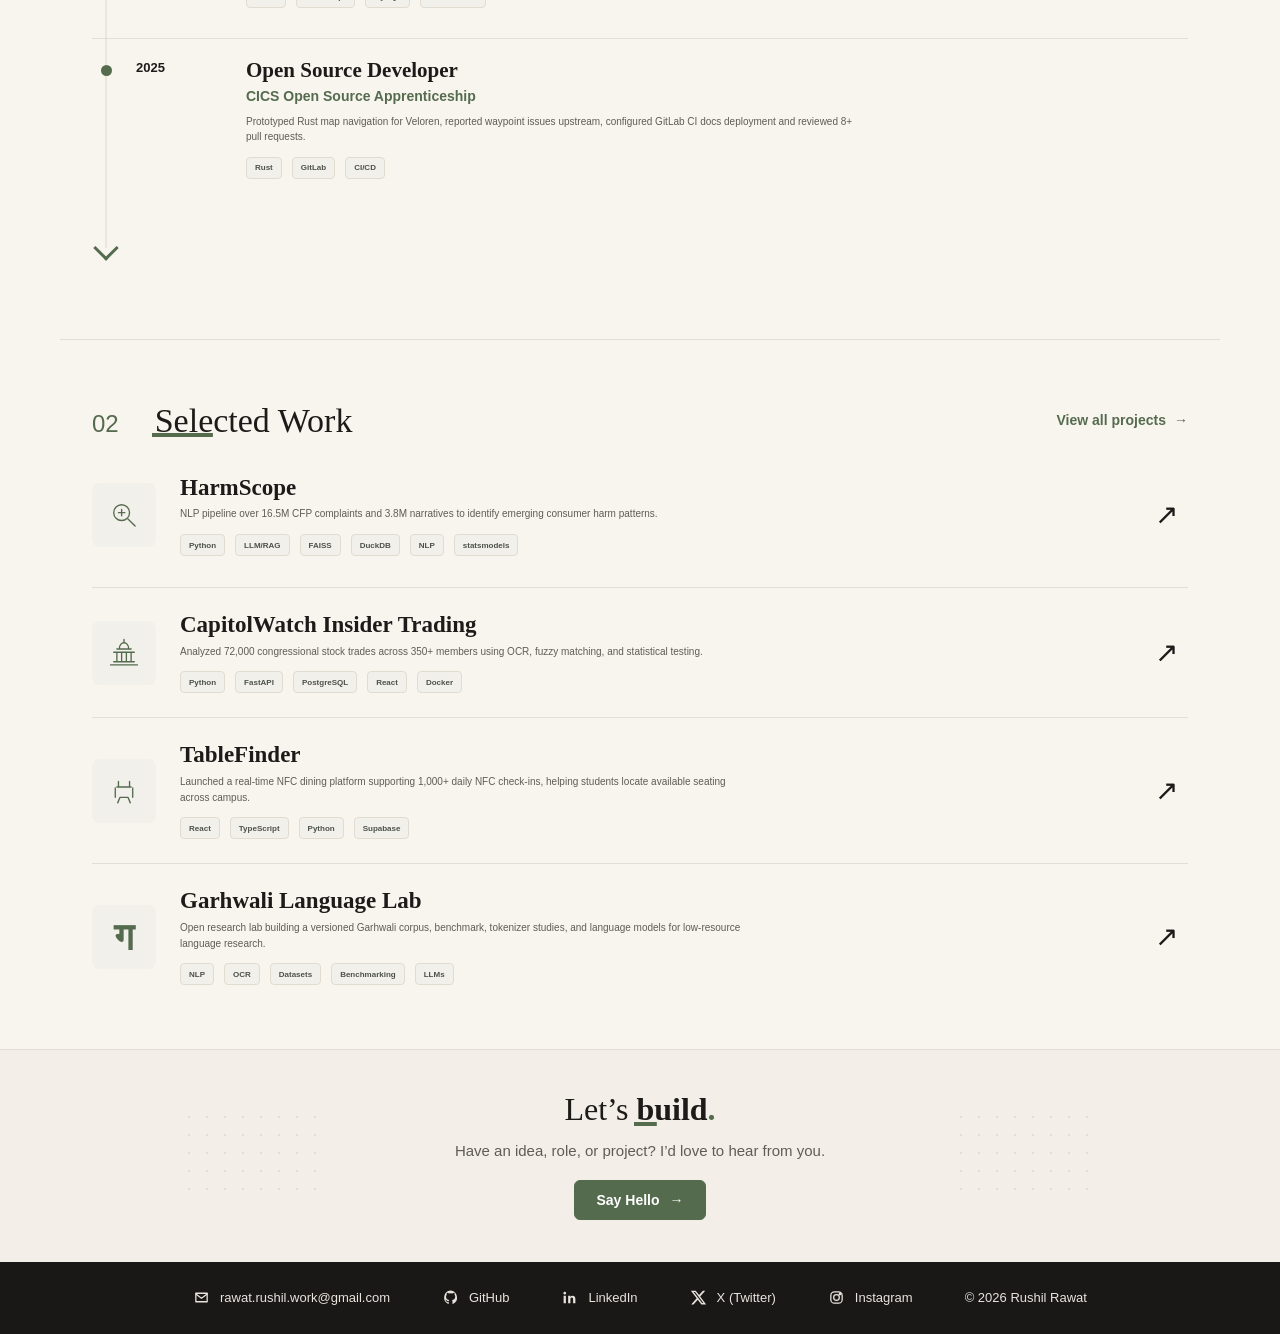
==== commit 2bbfec91: "Reduce homepage supporting text size" ====
--- a/index.html
+++ b/index.html
@@ -54,7 +54,7 @@
     </script>
     <link rel="stylesheet" href="styles.css" />
   </head>
-  <body>
+  <body class="home-page">
     <div class="site-shell">
       <header class="site-header">
         <nav class="site-nav" aria-label="Primary navigation">
--- a/styles.css
+++ b/styles.css
@@ -939,6 +939,16 @@
   line-height: 1;
 }
 
+.home-page #experience .body-copy,
+.home-page #selected-work .project-copy p {
+  font-size: calc(14px - 0.25rem);
+}
+
+.home-page #experience .skills span,
+.home-page #selected-work .skills span {
+  font-size: calc(12px - 0.25rem);
+}
+
 .project-list {
   margin-top: 2px;
 }
@@ -1763,12 +1773,30 @@
 }
 
 .not-found-art-toggle {
+  position: relative;
   display: block;
   width: 100%;
   padding: 0;
   border: 0;
   background: transparent;
   cursor: pointer;
+}
+
+.not-found-art-toggle::after {
+  position: absolute;
+  top: 56.06%;
+  left: 46.45%;
+  width: 2.75%;
+  height: 6.84%;
+  background: var(--background);
+  clip-path: polygon(24% 0, 76% 0, 100% 18%, 100% 82%, 76% 100%, 24% 100%, 0 82%, 0 18%);
+  content: "";
+  opacity: 0;
+  pointer-events: none;
+}
+
+.not-found-art.is-awake .not-found-art-toggle::after {
+  opacity: 1;
 }
 
 .not-found-art-toggle:focus-visible {
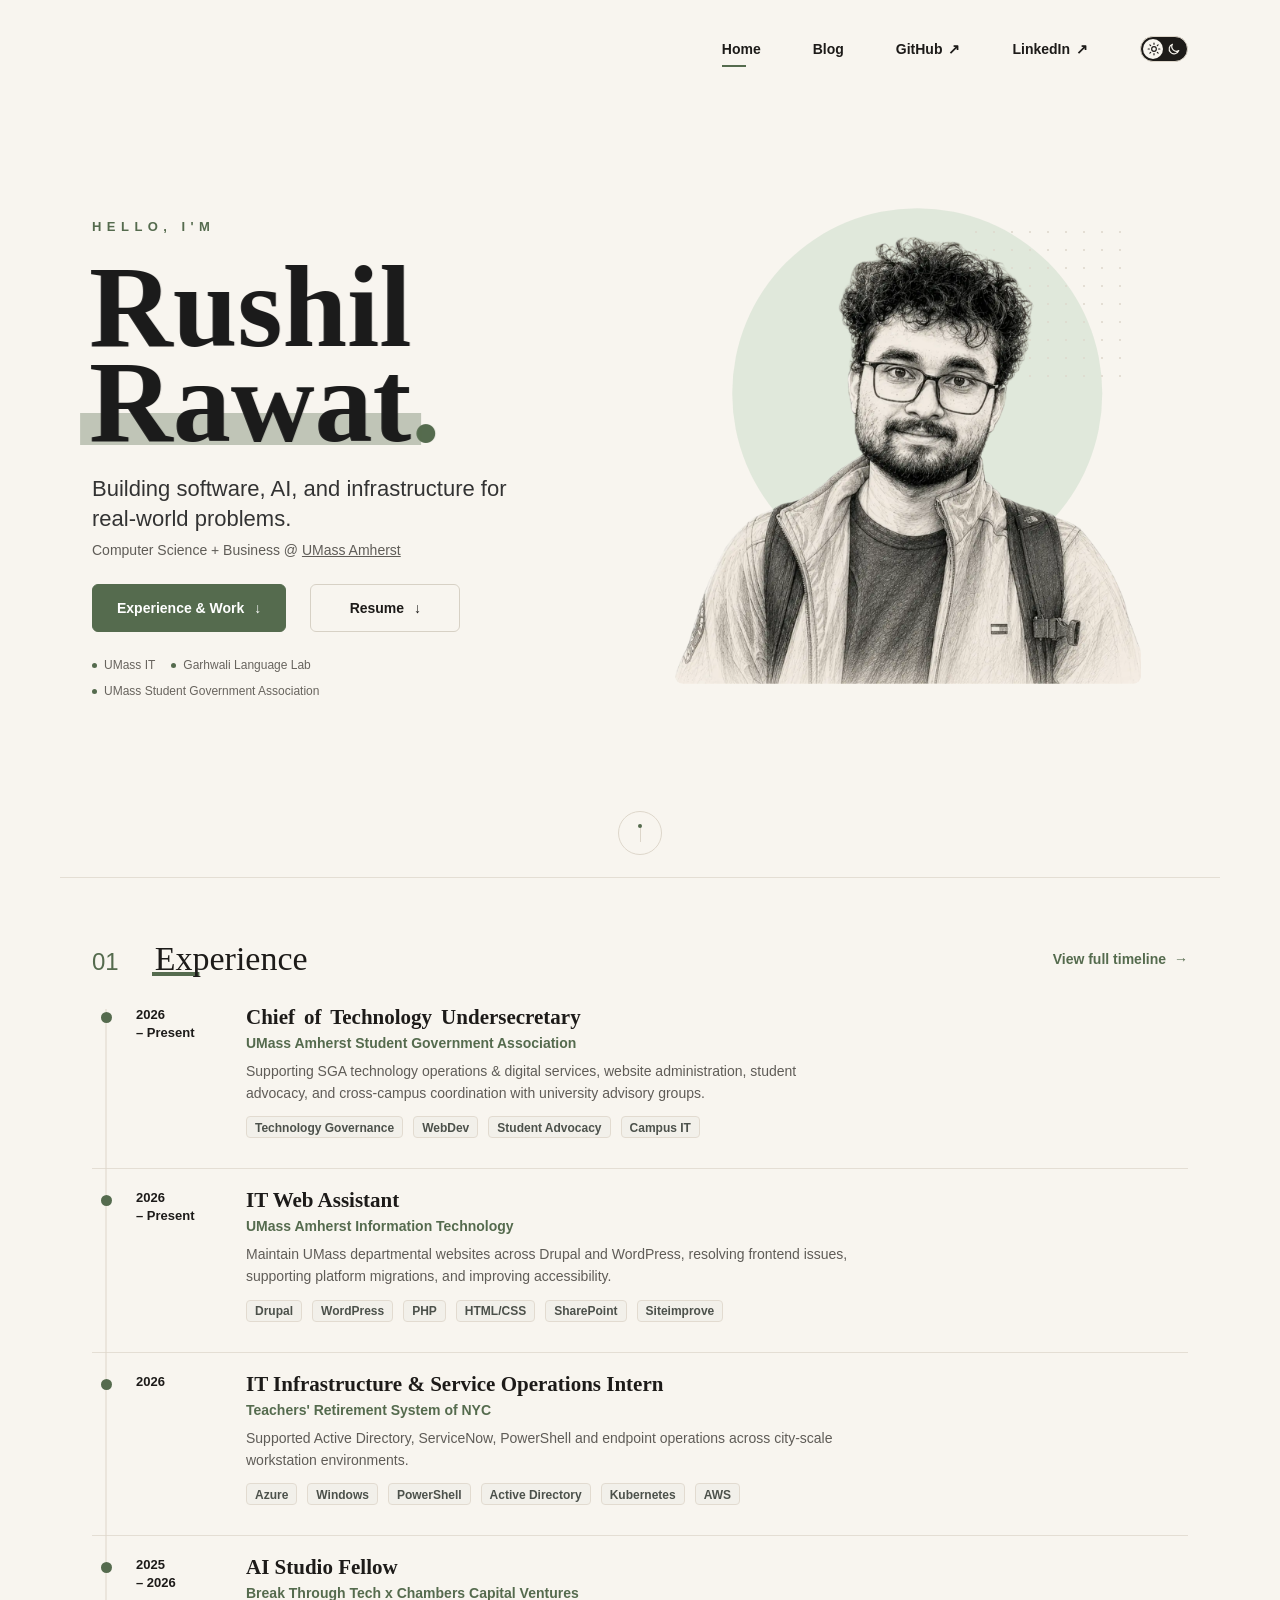
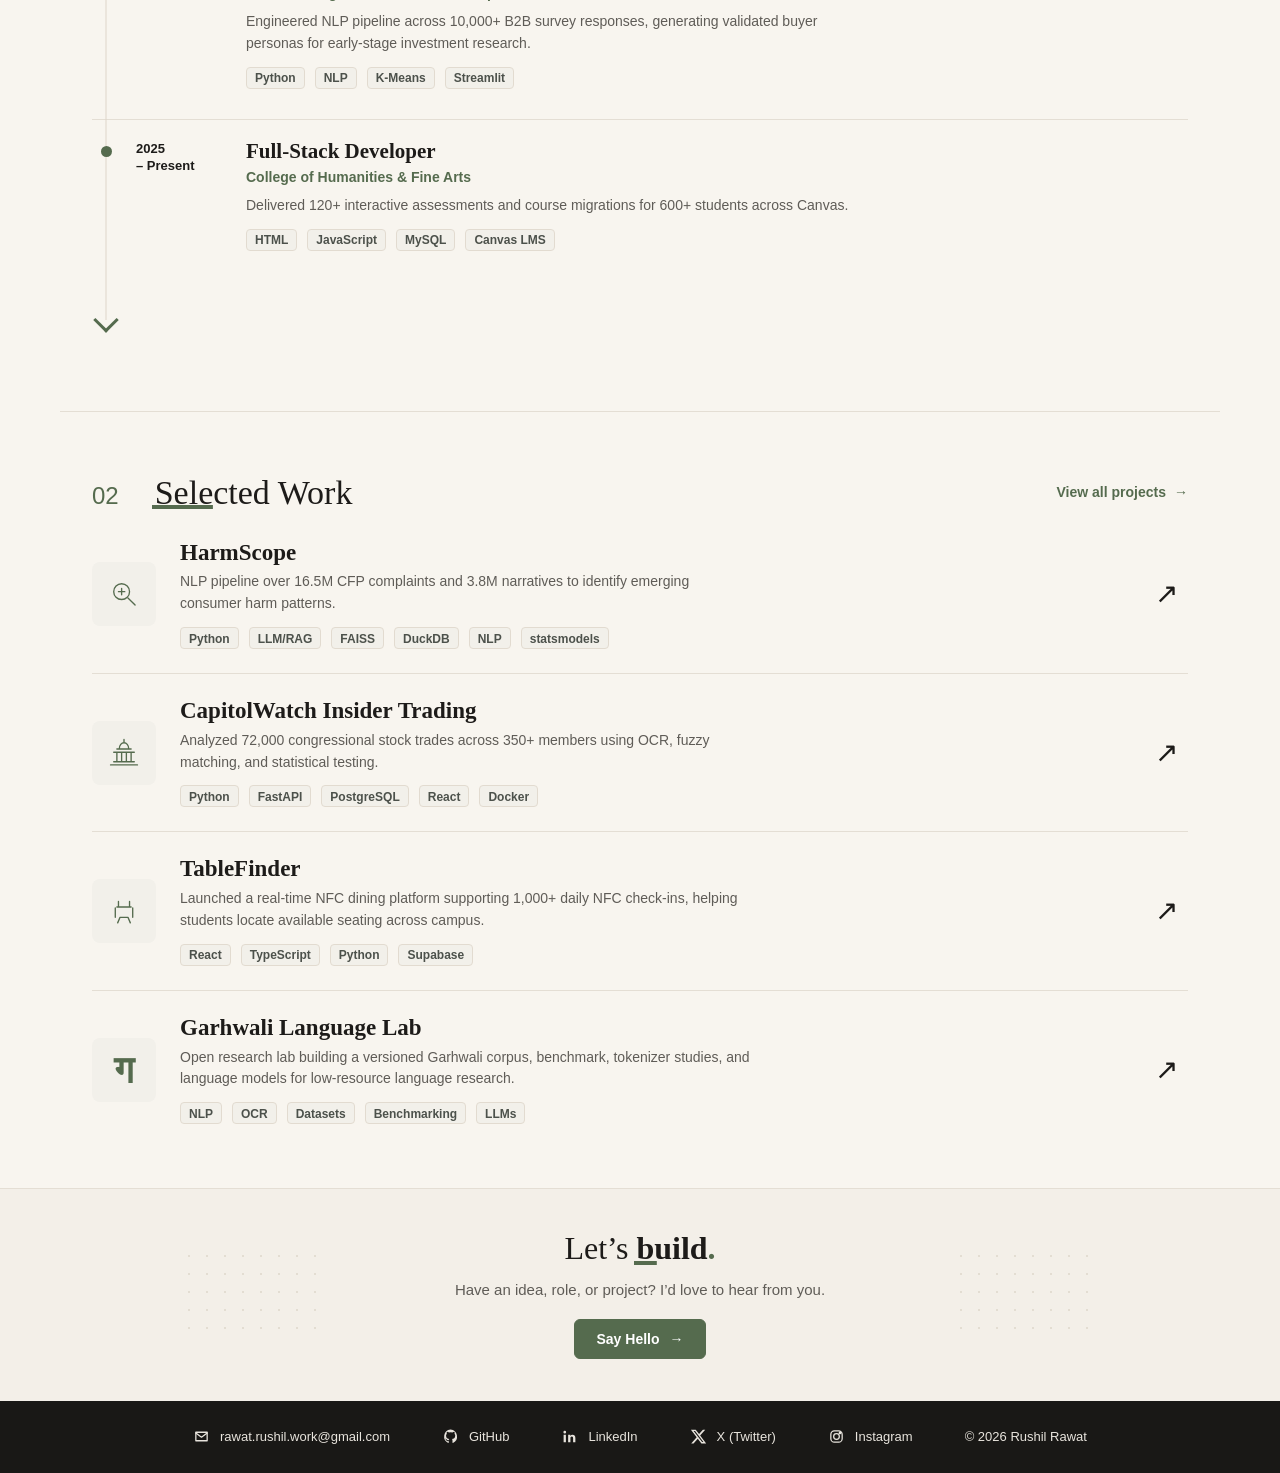
==== commit 22012f79: "Add SGA role to experience timeline" ====
--- a/index.html
+++ b/index.html
@@ -54,7 +54,7 @@
     </script>
     <link rel="stylesheet" href="styles.css" />
   </head>
-  <body class="home-page">
+  <body>
     <div class="site-shell">
       <header class="site-header">
         <nav class="site-nav" aria-label="Primary navigation">
@@ -188,10 +188,33 @@
                 <span>&ndash; Present</span>
               </p>
               <div class="experience-copy">
+                <h3 class="sga-role-title">Chief of Technology Undersecretary</h3>
+                <p class="organization">UMass Amherst Student Government Association</p>
+                <p class="body-copy">
+                  Supporting SGA technology operations &amp; digital services, website administration,
+                  student advocacy, and cross-campus coordination with university
+                  advisory groups.
+                </p>
+                <div class="skills" aria-label="Skills">
+                  <span>Technology Governance</span>
+                  <span>WebDev</span>
+                  <span>Student Advocacy</span>
+                  <span>Campus IT</span>
+                </div>
+              </div>
+            </article>
+
+            <article class="experience-item">
+              <div class="timeline-dot" aria-hidden="true"></div>
+              <p class="date">
+                <span>2026</span>
+                <span>&ndash; Present</span>
+              </p>
+              <div class="experience-copy">
                 <h3>IT Web Assistant</h3>
                 <p class="organization">UMass Amherst Information Technology</p>
                 <p class="body-copy">
-                  Maintain and improve UMass departmental websites across Drupal and WordPress,
+                  Maintain UMass departmental websites across Drupal and WordPress,
                   resolving frontend issues, supporting platform migrations, and improving accessibility.
                 </p>
                 <div class="skills" aria-label="Skills">
@@ -269,27 +292,6 @@
                   <span>JavaScript</span>
                   <span>MySQL</span>
                   <span>Canvas LMS</span>
-                </div>
-              </div>
-            </article>
-
-            <article class="experience-item">
-              <div class="timeline-dot" aria-hidden="true"></div>
-              <p class="date">
-                <span>2025</span>
-              </p>
-              <div class="experience-copy">
-                <h3>Open Source Developer</h3>
-                <p class="organization">CICS Open Source Apprenticeship</p>
-                <p class="body-copy">
-                  Prototyped Rust map navigation for Veloren, reported waypoint
-                  issues upstream, configured GitLab CI docs deployment and reviewed
-                  8+ pull requests.
-                </p>
-                <div class="skills" aria-label="Skills">
-                  <span>Rust</span>
-                  <span>GitLab</span>
-                  <span>CI/CD</span>
                 </div>
               </div>
             </article>
--- a/styles.css
+++ b/styles.css
@@ -898,6 +898,10 @@
   line-height: 1.14;
 }
 
+.experience-copy h3.sga-role-title {
+  word-spacing: 0.18em;
+}
+
 .organization {
   margin: 4px 0 8px;
   color: var(--accent);
@@ -937,16 +941,6 @@
   font-size: 12px;
   font-weight: 600;
   line-height: 1;
-}
-
-.home-page #experience .body-copy,
-.home-page #selected-work .project-copy p {
-  font-size: calc(14px - 0.25rem);
-}
-
-.home-page #experience .skills span,
-.home-page #selected-work .skills span {
-  font-size: calc(12px - 0.25rem);
 }
 
 .project-list {
